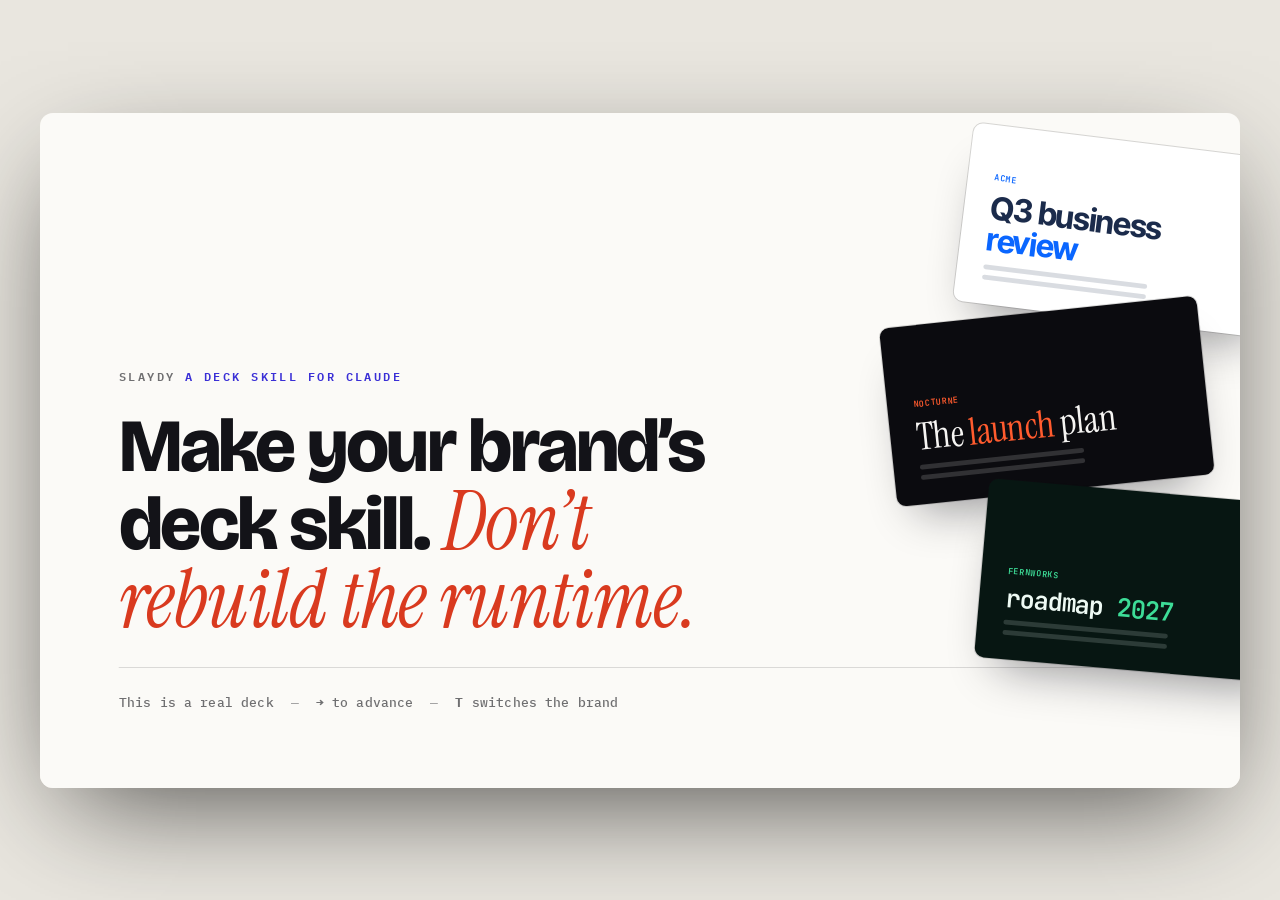
==== site/demo.html @ 26384963 "Landing page with a live demo deck, a changelog page, and a Pages deploy site/index.html is the land" ====
<!doctype html>
<html lang="en">
<head>
<meta charset="utf-8">
<meta name="viewport" content="width=device-width, initial-scale=1">
<title>slaydy</title>
<meta name="slaydy-brief" content="occasion=landing page demo; audience=skill authors and design-system owners; minutes=5; tone=plain, confident; tier=bespoke">
<link rel="preconnect" href="https://fonts.googleapis.com">
<link rel="preconnect" href="https://fonts.gstatic.com" crossorigin>
<link href="https://fonts.googleapis.com/css2?family=Inter+Tight:wght@400;500;600;700&family=Inter:wght@400;500;600&family=Instrument+Serif:ital@0;1&family=JetBrains+Mono:wght@400;500;600&family=Bricolage+Grotesque:opsz,wght@12..96,400;12..96,600;12..96,800&family=IBM+Plex+Sans:wght@400;500;600&family=IBM+Plex+Mono:wght@400;500&display=swap" rel="stylesheet">
<link rel="stylesheet" href="../runtime.css">
<link rel="stylesheet" href="themes/slaydy.css" id="theme">
<script data-deck>
  /* framed on the landing page: fill the frame edge to edge, the page draws the card */
  if (self !== top) document.documentElement.classList.add("embed");

  /* live slide: each control writes a token on :root, so every slide follows */
  document.addEventListener("DOMContentLoaded", () => {
    const box = document.querySelector('[data-custom="playground"]');
    if (!box) return;
    const root = document.documentElement;
    const fgFor = hex => {   // readable text on the picked accent
      const [r, g, b] = [1, 3, 5].map(i => parseInt(hex.slice(i, i + 2), 16) / 255);
      return .2126 * r + .7152 * g + .0722 * b > .5 ? "#131318" : "#fbfaf7";
    };
    const press = (sel, on) => box.querySelectorAll(sel).forEach(b => b.setAttribute("aria-pressed", String(b === on)));
    box.addEventListener("click", e => {
      const b = e.target.closest("button");
      if (!b) return;
      if (b.dataset.accent) {
        root.style.setProperty("--accent", b.dataset.accent);
        root.style.setProperty("--accent-fg", fgFor(b.dataset.accent));
        press(".sw", b);
      } else if (b.dataset.face) {
        root.style.setProperty("--font-display", b.dataset.face);
        root.dataset.liveFace = b.dataset.kind || "";
        press(".face", b);
      } else {
        ["--accent", "--accent-fg", "--font-display"].forEach(t => root.style.removeProperty(t));
        delete root.dataset.liveFace;
        press(".sw, .face", null);
      }
      b.blur();   // hand the arrow keys back to the deck
    });
  });
</script>
<style data-deck>
  html.embed { --deck-pad: 1; --slide-radius: 0px; }
  html.embed .deck { box-shadow: none; }
  html.embed, html.embed body { background: var(--bg); }

  /* live slide: controls that rewrite the theme tokens for the whole deck */
  [data-style="live"] { justify-content: center; }
  [data-style="live"] .live { display: grid; grid-template-columns: 1.15fr 1fr; gap: 56px; align-items: center; }
  [data-style="live"] .lead { max-width: 30ch; }
  [data-custom="playground"] { margin: 34px 0 0; display: grid; gap: 22px; }
  [data-custom="playground"] .row { display: grid; gap: 10px; }
  [data-custom="playground"] .lbl { font: 500 12px/1 var(--font-mono); letter-spacing: .08em; text-transform: uppercase; color: var(--muted); }
  [data-custom="playground"] .opts { display: flex; flex-wrap: wrap; gap: 10px; align-items: center; }
  [data-custom="playground"] button { font: inherit; color: var(--fg); cursor: pointer; background: none; border: 0; padding: 0; }
  [data-custom="playground"] .sw { width: 44px; height: 44px; border-radius: 50%; background: var(--c); box-shadow: 0 0 0 1px var(--faint); transition: transform .15s ease; }
  [data-custom="playground"] .sw:hover { transform: scale(1.08); }
  [data-custom="playground"] .sw[aria-pressed="true"] { box-shadow: 0 0 0 3px var(--bg), 0 0 0 5px var(--fg); }
  [data-custom="playground"] .face { font-size: 22px; line-height: 1; padding: 11px 16px 12px; border-radius: 99px; box-shadow: inset 0 0 0 1px var(--faint); }
  [data-custom="playground"] .face[aria-pressed="true"] { background: var(--fg); color: var(--bg); box-shadow: none; }
  [data-custom="playground"] .reset { font: 500 13px/1 var(--font-mono); color: var(--muted); text-decoration: underline; text-underline-offset: 3px; justify-self: start; }
  [data-style="live"] .swatch {
    aspect-ratio: 4 / 3; border-radius: 14px; padding: 30px 32px; display: flex; flex-direction: column; justify-content: space-between;
    background: var(--accent); color: var(--accent-fg); transition: background .25s ease, color .25s ease;
  }
  [data-style="live"] .swatch p { margin: 0; font: 500 12px/1 var(--font-mono); letter-spacing: .08em; text-transform: uppercase; opacity: .8; }
  [data-style="live"] .swatch span { font: 800 132px/.8 var(--font-display); letter-spacing: -.05em; }
  /* Instrument Serif ships one weight: titles drop to it instead of faking bold */
  html[data-live-face="serif"] :is(.display, .h1, .h2, .h3), html[data-live-face="serif"] [data-style="live"] .swatch span { font-weight: 400; letter-spacing: -.02em; }

  /* cover: the same slide in three other brands, fanned off the right edge */
  [data-style="cover"] .display { font-size: 80px; max-width: 15ch; }
  [data-custom="brands"] { position: absolute; inset: 0; margin: 0; pointer-events: none; }
  [data-custom="brands"] .mini {
    position: absolute; width: 340px; aspect-ratio: 16 / 9; padding: 26px 28px;
    display: flex; flex-direction: column; justify-content: flex-end; gap: 10px;
    border-radius: 10px; background: var(--b); color: var(--f);
    box-shadow: 0 0 0 1px color-mix(in oklab, var(--fg) 16%, transparent), 0 30px 50px -24px rgba(10, 10, 20, .45);
  }
  [data-custom="brands"] .mini b { font: 600 9px/1 "JetBrains Mono", monospace; letter-spacing: .12em; text-transform: uppercase; color: var(--a); }
  [data-custom="brands"] .mini span { font-size: 34px; line-height: 1; letter-spacing: -.03em; }
  [data-custom="brands"] .mini em { font-style: inherit; color: var(--a); }
  [data-custom="brands"] .mini i { display: block; height: 5px; width: 62%; border-radius: 3px; background: currentColor; opacity: .16; box-shadow: 0 11px 0 currentColor; margin-bottom: 11px; }
  [data-custom="brands"] .m1 { top: 30px;  right: -44px; rotate: 7deg;  --b: #ffffff; --f: #1b2b4b; --a: #0a66ff; }
  [data-custom="brands"] .m2 { top: 212px; right: 36px;  rotate: -6deg; --b: #0b0b0f; --f: #f6f5f3; --a: #ff5b2e; }
  [data-custom="brands"] .m3 { top: 404px; right: -64px; rotate: 5deg;  --b: #071612; --f: #eefaf4; --a: #3ddc97; }
  [data-custom="brands"] .m1 span { font-family: "Inter Tight", sans-serif; font-weight: 700; }
  [data-custom="brands"] .m2 span { font-family: "Instrument Serif", serif; font-weight: 400; font-size: 40px; letter-spacing: -.015em; }
  [data-custom="brands"] .m3 span { font-family: "JetBrains Mono", monospace; font-weight: 600; font-size: 27px; letter-spacing: -.04em; }

  /* the stock theme has no section override: orange emphasis on an orange divider vanishes */
  .slide--section .display strong { color: inherit; }
</style>
</head>
<body data-deck-label="slaydy" data-themes="slaydy midnight">
  <!-- icons this deck uses, embedded from ../icons/ (LAYOUTS.md "Icons") -->
  <svg width="0" height="0" style="position:absolute" aria-hidden="true">
    <symbol id="i-check" viewBox="0 0 24 24"><path d="M5 12l5 5L20 7"/></symbol>
    <symbol id="i-x" viewBox="0 0 24 24"><path d="M6 6l12 12M18 6L6 18"/></symbol>
    <symbol id="i-message-circle" viewBox="0 0 24 24"><path d="M7.9 20A9 9 0 1 0 4 16.1L2 22z"/></symbol>
    <symbol id="i-refresh" viewBox="0 0 24 24"><path d="M20 8A8 8 0 0 0 5.5 6.5L4 8"/><path d="M4 4v4h4"/><path d="M4 16a8 8 0 0 0 14.5 1.5L20 16"/><path d="M20 20v-4h-4"/></symbol>
    <symbol id="i-eye" viewBox="0 0 24 24"><path d="M2.5 12S6 5.5 12 5.5 21.5 12 21.5 12 18 18.5 12 18.5 2.5 12 2.5 12z"/><circle cx="12" cy="12" r="3"/></symbol>
    <symbol id="i-file-text" viewBox="0 0 24 24"><path d="M14 3H7a2 2 0 0 0-2 2v14a2 2 0 0 0 2 2h10a2 2 0 0 0 2-2V8z"/><path d="M14 3v5h5M9 13h6M9 17h4"/></symbol>
    <symbol id="i-box" viewBox="0 0 24 24"><path d="M21 8l-9-5-9 5v8l9 5 9-5z"/><path d="M3 8l9 5 9-5M12 13v8"/></symbol>
    <symbol id="i-layers" viewBox="0 0 24 24"><path d="M12 3l9 5-9 5-9-5z"/><path d="M3 12.5l9 5 9-5"/><path d="M3 17l9 5 9-5"/></symbol>
    <symbol id="i-zap" viewBox="0 0 24 24"><path d="M13 2L4 14h6l-1 8 9-12h-6l1-8z"/></symbol>
    <symbol id="i-sparkles" viewBox="0 0 24 24"><path d="M12 3l1.8 5.2L19 10l-5.2 1.8L12 17l-1.8-5.2L5 10l5.2-1.8z"/><path d="M19 16l.7 2 2 .7-2 .7-.7 2-.7-2-2-.7 2-.7z"/></symbol>
  </svg>
<div class="stage">
<div class="deck">

  <!-- 01 title -->
  <section class="slide slide--title" data-bare data-style="cover" data-title="Cover">
    <figure data-custom="brands" aria-hidden="true">
      <div class="mini m1"><b>Acme</b><span>Q3 business <em>review</em></span><i></i></div>
      <div class="mini m2"><b>Nocturne</b><span>The <em>launch</em> plan</span><i></i></div>
      <div class="mini m3"><b>Fernworks</b><span>roadmap <em>2027</em></span><i></i></div>
    </figure>
    <p class="eyebrow"><b>slaydy</b> A deck skill for Claude</p>
    <h1 class="display">Make your brand’s deck skill. <strong>Don’t rebuild the runtime.</strong></h1>
    <div class="meta">
      <span>This is a real deck</span>
      <span><b>→</b> to advance</span>
      <span><b>T</b> switches the brand</span>
    </div>
    <aside class="notes">
      <p>Say up front that the deck on screen is the product. It is one HTML file Claude wrote, and everything you are about to see is editable. Invite them to press T at the end of the first minute, not now.</p>
    </aside>
  </section>

  <!-- 02 statement -->
  <section class="slide slide--statement" data-title="The problem">
    <p class="eyebrow">The problem</p>
    <h2 class="display">A generated deck nobody can touch is <strong>dead on arrival.</strong></h2>
    <p class="lead">Slides you can't fix in place get thrown away and regenerated.</p>
    <aside class="notes">
      <p>Everyone in the room has been handed a one-shot deck with a typo on slide four. Pause on that. The rest of the talk is about what happens when the file stays editable.</p>
    </aside>
  </section>

  <!-- 03 compare -->
  <section class="slide slide--compare" data-title="Today versus slaydy">
    <div class="stack stack--sm">
      <p class="eyebrow">The difference</p>
      <h2 class="h1">Editable beats <strong>regenerated.</strong></h2>
    </div>
    <div class="compare">
      <article class="col">
        <svg class="glyph"><use href="#i-x"/></svg>
        <h3 class="h3">Generated slides today</h3>
        <ul>
          <li>A picture of slides, or a one-shot file.</li>
          <li>Every fix means regenerating the deck.</li>
          <li>Your hand edits get thrown away.</li>
          <li>The brand drifts from deck to deck.</li>
        </ul>
      </article>
      <article class="col col--accent">
        <svg class="glyph"><use href="#i-check"/></svg>
        <h3 class="h3">With slaydy</h3>
        <ul>
          <li>One HTML file that opens anywhere.</li>
          <li>Fix it by hand, right in the browser.</li>
          <li>Claude revises the same file in place.</li>
          <li>The brand lives in one theme file.</li>
        </ul>
      </article>
    </div>
    <aside class="notes">
      <p>Left is the experience people already know. Right is the same deck with the loop closed: you edit, Claude edits, nobody starts over. Keep the brand line for later, the demo makes it better than words.</p>
    </aside>
  </section>

  <!-- 04 bullets -->
  <section class="slide slide--bullets" data-title="Edit mode">
    <div class="stack stack--sm">
      <p class="eyebrow">Edit mode</p>
      <h2 class="h1">Press <strong>E</strong> and fix it yourself.</h2>
    </div>
    <ul>
      <li>Click any text and rewrite it. Try it on this headline.</li>
      <li>Paste an image, drag it into place, resize it from the corners.</li>
      <li>Add, duplicate and reorder slides.</li>
      <li>⌘Z undoes all of it, slide operations included.</li>
      <li>Save back into the deck's own folder, and it autosaves.</li>
    </ul>
    <aside class="notes">
      <p>Stop talking and press E. Rewrite the headline live, then undo it with ⌘Z so they see nothing is risky. Saving writes into the deck's folder, which is what Claude reads on the next pass.</p>
    </aside>
  </section>

  <!-- 05 cards -->
  <section class="slide slide--cards" data-title="Ask Claude">
    <div class="stack stack--sm">
      <p class="eyebrow">Revise with Claude</p>
      <h2 class="h1">Or <strong>ask Claude.</strong></h2>
    </div>
    <div class="cards" data-reveal>
      <article class="card">
        <svg class="glyph"><use href="#i-message-circle"/></svg>
        <h3 class="h3">Leave a note</h3>
        <p class="body">Use Request change in edit mode. The note stays on the slide until Claude reads it.</p>
      </article>
      <article class="card">
        <svg class="glyph"><use href="#i-sparkles"/></svg>
        <h3 class="h3">Say what to do</h3>
        <p class="body">Tell Claude to apply your notes. It finds every note in the deck and works through them.</p>
      </article>
      <article class="card">
        <svg class="glyph"><use href="#i-refresh"/></svg>
        <h3 class="h3">Edited in place</h3>
        <p class="body">Claude edits the same file, so the fixes you made by hand stay fixed.</p>
      </article>
    </div>
    <aside class="notes">
      <p>Step through the three cards one keypress at a time. The point of the last card is trust: Claude never regenerates a deck that carries hand edits.</p>
    </aside>
  </section>

  <!-- 06 section -->
  <section class="slide slide--section" data-bare data-transition="wipe" data-title="Press T">
    <p class="index">01</p>
    <p class="eyebrow">Same deck, another brand</p>
    <h2 class="display">Now press <strong>T.</strong></h2>
    <aside class="notes">
      <p>This is the pivot. Press T and let the room watch the type, the colour and the emphasis change while the words stay put. Press it again to come back. Say nothing for a few seconds.</p>
    </aside>
  </section>

  <!-- 07 code -->
  <section class="slide slide--code" data-title="A brand starts at nine tokens">
    <div class="stack stack--sm">
      <p class="eyebrow">The theme file</p>
      <h2 class="h1">A brand starts at <strong>nine tokens.</strong></h2>
    </div>
    <pre data-lang="css" data-label="themes/slaydy.css">:root {
  --app-bg: #e9e6df;
  --bg: #fbfaf7;
  --fg: #131318;
  --muted: rgba(19, 19, 24, .6);
  --faint: rgba(19, 19, 24, .14);
  --surface: #f2efe8;
  --accent: #3a2fd6;
  --accent-2: #d93a1f;
  --accent-fg: #fbfaf7;
}</pre>
    <aside class="notes">
      <p>This is the file that was just on screen. Colours are tokens, and fonts and the emphasis style sit below them in a few commented lines. Midnight, the other theme in the switcher, is the stock one with nothing added.</p>
    </aside>
  </section>

  <!-- live: a slide a .pptx cannot be -->
  <section class="slide slide--blank" data-style="live" data-title="Live slide">
    <div class="live">
      <div>
        <div class="stack stack--sm">
          <p class="eyebrow">This slide is live</p>
          <h2 class="h1">Go on, <strong>change them.</strong></h2>
        </div>
        <figure data-custom="playground">
          <div class="row">
            <span class="lbl">Accent</span>
            <div class="opts">
              <button type="button" class="sw" style="--c:#3a2fd6" data-accent="#3a2fd6" aria-label="Indigo" aria-pressed="false"></button>
              <button type="button" class="sw" style="--c:#ff5b2e" data-accent="#ff5b2e" aria-label="Orange" aria-pressed="false"></button>
              <button type="button" class="sw" style="--c:#0f9d6b" data-accent="#0f9d6b" aria-label="Green" aria-pressed="false"></button>
              <button type="button" class="sw" style="--c:#e0338a" data-accent="#e0338a" aria-label="Pink" aria-pressed="false"></button>
              <button type="button" class="sw" style="--c:#f5b700" data-accent="#f5b700" aria-label="Yellow" aria-pressed="false"></button>
            </div>
          </div>
          <div class="row">
            <span class="lbl">Headline face</span>
            <div class="opts">
              <button type="button" class="face" style="font-family:'Bricolage Grotesque',sans-serif;font-weight:800" data-face='"Bricolage Grotesque", sans-serif' aria-pressed="false">Grotesk</button>
              <button type="button" class="face" style="font-family:'Inter Tight',sans-serif;font-weight:600" data-face='"Inter Tight", sans-serif' aria-pressed="false">Neutral</button>
              <button type="button" class="face" style="font-family:'Instrument Serif',serif" data-face='"Instrument Serif", serif' data-kind="serif" aria-pressed="false">Serif</button>
            </div>
          </div>
          <button type="button" class="reset">Reset to the theme</button>
        </figure>
      </div>
      <div class="swatch" aria-hidden="true">
        <p>Every slide follows</p>
        <span>Aa</span>
      </div>
    </div>
    <aside class="notes">
      <p>This is the part a .pptx cannot do. A deck is a web page, so a slide can hold working controls. Each button writes a theme token, and every slide in the deck follows. Pick a colour and a face, then flip back through what you have already seen.</p>
    </aside>
  </section>

  <!-- beyond tokens -->
  <section class="slide slide--bullets" data-title="Beyond tokens">
    <div class="stack stack--sm">
      <p class="eyebrow">When tokens are not enough</p>
      <h2 class="h1">Tokens are the floor, <strong>not the ceiling.</strong></h2>
    </div>
    <ul>
      <li>Tokens set colours, typefaces, radius and the wash. Most brands stop here.</li>
      <li>A theme is a full stylesheet. This deck’s serif emphasis is six lines of it.</li>
      <li>Add your own layouts, and Claude generates and revises them like the stock ones.</li>
      <li>Scripts hook into the runtime for graphics and behaviour, like the last slide.</li>
      <li>A voice file tells Claude how the brand writes and what it never uses.</li>
    </ul>
    <aside class="notes">
      <p>Answer the worry that a token theme means a plain deck. The layers are tokens, theme CSS, custom layouts, custom scripts and the voice file. All of them live in the fork, and no runtime update touches them.</p>
    </aside>
  </section>

  <!-- 08 timeline -->
  <section class="slide slide--timeline" data-title="Brand setup">
    <div class="stack stack--sm">
      <p class="eyebrow">Brand setup</p>
      <h2 class="h1">Your brand is <strong>one prompt.</strong></h2>
    </div>
    <div class="timeline">
      <div class="step">
        <p class="caption">Ask</p>
        <h3 class="h3">One sentence</h3>
        <p class="body">Set up slaydy for Acme from acme.com.</p>
      </div>
      <div class="step">
        <p class="caption">Review</p>
        <h3 class="h3">Check the draft</h3>
        <p class="body">Colours, type and voice come back first.</p>
      </div>
      <div class="step">
        <p class="caption">Install</p>
        <h3 class="h3">Claude builds it</h3>
        <p class="body">It builds acme-decks and installs it.</p>
      </div>
      <div class="step">
        <p class="caption">Use</p>
        <h3 class="h3">Ask for a deck</h3>
        <p class="body">Make me a deck. It comes out in Acme.</p>
      </div>
    </div>
    <aside class="notes">
      <p>The input can be a website, a brand PDF or a logo. Stress the review step: nothing is written until the tokens and voice rules have been shown and approved. The install itself waits for a yes.</p>
    </aside>
  </section>

  <!-- 09 stats -->
  <section class="slide slide--stats" data-transition="zoom" data-title="Small on purpose">
    <div class="stack stack--sm">
      <p class="eyebrow">The footprint</p>
      <h2 class="h1">A small core <strong>you can extend.</strong></h2>
    </div>
    <div class="stats">
      <div class="stat">
        <p class="stat__num" data-animate="count">22</p>
        <p class="body">layouts in the contract, plus any you add.</p>
      </div>
      <div class="stat">
        <p class="stat__num" data-animate="count">9</p>
        <p class="body">tokens to start a brand.</p>
      </div>
      <div class="stat">
        <p class="stat__num" data-animate="count">1</p>
        <p class="body">HTML file per deck.</p>
      </div>
    </div>
    <aside class="notes">
      <p>The contract is small enough for Claude to follow exactly, which is why the output is predictable. Claude only writes slide markup. It never writes CSS or JS, so a runtime update cannot break an existing deck.</p>
    </aside>
  </section>

  <!-- 10 bento -->
  <section class="slide slide--bento" data-title="Output">
    <div class="stack stack--sm">
      <p class="eyebrow">Output</p>
      <h2 class="h1">Out <strong>the door.</strong></h2>
    </div>
    <div class="bento">
      <article class="cell cell--wide">
        <svg class="glyph"><use href="#i-eye"/></svg>
        <h3 class="h3">S presenter view</h3>
        <p class="body">Your speaker notes, the next slide and a clock, in a second window.</p>
      </article>
      <article class="cell">
        <svg class="glyph"><use href="#i-file-text"/></svg>
        <h3 class="h3">P PDF</h3>
        <p class="body">Real, selectable text.</p>
      </article>
      <article class="cell">
        <svg class="glyph"><use href="#i-box"/></svg>
        <h3 class="h3">D one file</h3>
        <p class="body">Self-contained, to send as is.</p>
      </article>
      <article class="cell">
        <svg class="glyph"><use href="#i-zap"/></svg>
        <h3 class="h3">C PNG</h3>
        <p class="body">Copy the current slide as an image.</p>
      </article>
      <article class="cell cell--accent">
        <svg class="glyph"><use href="#i-layers"/></svg>
        <h3 class="h3">O overview</h3>
        <p class="body">Every slide at a glance.</p>
      </article>
    </div>
    <aside class="notes">
      <p>Each tile is a single key. Press S, then C, while you talk. The one-file export is what you attach to an email, and the PDF keeps text selectable instead of flattening it to pictures.</p>
    </aside>
  </section>

  <!-- 11 table -->
  <section class="slide slide--table" data-title="Updates">
    <div class="stack stack--sm">
      <p class="eyebrow">Staying current</p>
      <h2 class="h1">Updates are <strong>one prompt,</strong> never a merge.</h2>
    </div>
    <table data-key="3">
      <thead><tr><th>File</th><th>slaydy maintains</th><th>You maintain</th></tr></thead>
      <tbody>
        <tr><td>Engine</td><td>runtime.js, runtime.css</td><td>—</td></tr>
        <tr><td>Instructions</td><td>SKILL.md, LAYOUTS.md</td><td>SKILL.fork.md</td></tr>
        <tr><td>Brand</td><td>—</td><td>themes/acme.css</td></tr>
        <tr><td>Voice</td><td>—</td><td>themes/acme.md</td></tr>
        <tr><td>Assets</td><td>—</td><td>Fonts and images</td></tr>
        <tr><td>On update</td><td>Replaced every time</td><td>Never touched</td></tr>
      </tbody>
    </table>
    <aside class="notes">
      <p>Every file is wholly slaydy's or wholly yours, so an update is a copy and never a merge. A script shows what changed since your last update and skips anything you edited. That is the answer to the question about keeping a brand through upgrades.</p>
    </aside>
  </section>

  <!-- 12 end -->
  <section class="slide slide--end" data-bare data-title="Get started">
    <p class="eyebrow">Get started</p>
    <h2 class="display">Put your brand on it <strong>by Friday.</strong></h2>
    <p class="lead">github.com/klarasch/slaydy</p>
    <aside class="notes">
      <p>Close on the ask: one prompt to train a brand. Leave the address on screen and take questions with the deck still open, so anyone can press E and poke at it.</p>
    </aside>
  </section>

</div>
</div>
<script src="../runtime.js"></script>
</body>
</html>
---- runtime.css ----
/* =========================================================================
   slaydy — runtime.css
   Fixed asset. Never regenerated per-deck. Themes override tokens only.

   UPSTREAM-OWNED. Every update replaces this file whole, and an edit here
   is skipped by take-update.sh from then on (UPDATING.md §1). Restyle from
   your theme or custom.css instead — they load after this file and win at
   equal specificity — and prefer the tokens (--slide-bg, --section-fg,
   --wash-base, --deck-pad, --sep, --marker-*, --code-*) to selector
   overrides. A rule you cannot reach that way is a gap to report upstream.
   ========================================================================= */

/* ---------- defaults (themes override) ---------- */
:root {
  --slide-w: 1280px;
  --slide-h: 720px;
  --pad: 84px;
  --slide-radius: 14px;
  --deck-pad: 0.94;   /* windowed inset around the deck card; 1 = edge-to-edge (fullscreen forces 1) */

  --font-display: "Inter Tight", "Inter", system-ui, sans-serif;
  --font-body: "Inter", system-ui, sans-serif;
  --font-serif: "Instrument Serif", Georgia, serif;
  --font-mono: "JetBrains Mono", ui-monospace, monospace;

  --ease: cubic-bezier(0.2, 0.8, 0.2, 1);
  --tx-dur: 450ms;

  /* fallback theme tokens */
  --app-bg: #08080a;
  --bg: #0b0b0f;
  --fg: #f5f4f2;
  --muted: rgba(245, 244, 242, 0.56);
  --faint: rgba(245, 244, 242, 0.13);
  --surface: #15151c;
  --accent: #ff5b2e;
  --accent-2: #7c5cff;
  --accent-fg: #ffffff;

  /* divider drawn between meta items — an em dash, never a middle dot.
     Override in a theme, per deck via <body data-sep>, or with data-sep-text. */
  --sep: "\2014";

  /* code tokens — derived, so a theme only overrides one if it wants to */
  --code-kw: var(--accent);
  --code-str: color-mix(in oklab, var(--accent-2) 78%, var(--fg));
  --code-num: var(--accent-2);
  --code-lit: var(--accent-2);
  --code-key: color-mix(in oklab, var(--accent) 55%, var(--fg));
  --code-fn: color-mix(in oklab, var(--fg) 82%, var(--accent-2));
  --code-attr: color-mix(in oklab, var(--accent) 45%, var(--fg));
  --code-com: color-mix(in oklab, var(--muted) 80%, transparent);
  --code-punc: color-mix(in oklab, var(--fg) 52%, transparent);
}

* { box-sizing: border-box; }
html, body { height: 100%; margin: 0; }

body {
  background: var(--app-bg);
  color: var(--fg);
  font-family: var(--font-body);
  overflow: hidden;
  -webkit-font-smoothing: antialiased;
  text-rendering: optimizeLegibility;
}

/* ---------- stage / scaling ---------- */
.stage {
  position: fixed;
  inset: 0;
  display: grid;
  place-items: center;
}

.deck {
  /* absolute positioning: a grid track would size to 1280px and push the centre off-screen
     on narrow / portrait viewports. fit() computes --deck-x/--deck-y as whole pixels (the
     notes-drawer gutter folded in) and snaps --scale so both scaled dimensions are integers —
     a fractional transform puts every glyph off the device pixel grid and visibly softens
     text on large displays. Integer translate must come BEFORE scale, from origin 0 0. */
  position: absolute;
  left: 0;
  top: 0;
  width: var(--slide-w);
  height: var(--slide-h);
  transform: translate(var(--deck-x, 0px), var(--deck-y, 0px)) scale(var(--scale, 1));
  transform-origin: 0 0;
  border-radius: var(--slide-radius);
  box-shadow: 0 40px 120px -30px rgba(0, 0, 0, 0.7);
}

/* presenting: edge-to-edge, no card, black surround regardless of theme */
html:fullscreen { --slide-radius: 0; background: #000; }
html:fullscreen body { background: #000; }
html:fullscreen .deck { box-shadow: none; }

.slide {
  position: absolute;
  inset: 0;
  padding: var(--pad);
  /* --slide-bg lets a theme compose a per-slide surface (gradient, panel)
     without re-declaring this rule */
  background: var(--slide-bg, var(--bg));
  color: var(--fg);
  border-radius: var(--slide-radius);
  overflow: hidden;
  display: flex;
  flex-direction: column;
  opacity: 0;
  visibility: hidden;
  /* establishes a stacking context so .slide__wash (z-index: -1) stays behind
     this slide's own content without falling behind the slide's *background*
     or bleeding under a sibling slide */
  isolation: isolate;
}

.slide.is-active { opacity: 1; visibility: visible; transform: none; z-index: 2; }
/* the leaving slide sits ON TOP of the entering one and fades out alone —
   see the transitions block for why (single-sided fade, no background blink) */
.slide.is-leaving { visibility: visible; z-index: 3; }

/* Before the runtime boots — and wherever scripts never run (Quick Look,
   preview panes) — show the title slide, fitted to the viewport, so a
   shared file previews as its cover rather than a blank page. Quick Look
   imposes its own canvas aspect, so paint the whole page in the slide's
   background and drop the card corners/shadow: any crop reads as a
   full-bleed cover instead of a small card on a tall document. */
body:not(.is-ready) { background: var(--bg); }
body:not(.is-ready) .deck .slide:first-child { opacity: 1; visibility: visible; border-radius: 0; }
body:not(.is-ready) .deck {
  left: 50%; top: 50%;
  transform: translate(-50%, -50%) scale(min(100vw / 1280px, 100vh / 720px));
  transform-origin: center center;
  border-radius: 0; box-shadow: none;
}

/* loading cover. Where scripts run, hold the page behind a plain cover with a
   thin progress bar until the runtime adds html.is-loaded (theme, fonts and
   extensions settled), so a brand never shows as the default theme first.
   (scripting: enabled) keeps it out of Quick Look and preview panes, which
   keep the cover-slide preview above. If the runtime itself never runs, the
   cover lifts on its own after 6s rather than hiding the deck for good. */
@media screen and (scripting: enabled) {
  html::before {
    content: ""; position: fixed; inset: 0; z-index: 1000;
    background: var(--bg); pointer-events: none;
    transition: opacity .2s linear;
  }
  html.is-loaded::before { opacity: 0; }
  html:not(.is-loaded)::before { animation: cover-lift 0s linear 6s forwards; }
  html:not(.is-loaded)::after {
    content: ""; position: fixed; left: 50%; top: 50%; z-index: 1001;
    width: min(220px, 40vw); height: 3px; margin: -1px 0 0 calc(min(220px, 40vw) / -2);
    border-radius: 3px; pointer-events: none; opacity: 0;
    background: linear-gradient(var(--accent), var(--accent)) no-repeat -60% 0 / 40% 100%, var(--faint);
    /* a fast load never shows the bar; only a slow one does */
    animation: cover-bar 1.1s var(--ease) .25s infinite, cover-in .2s linear .25s forwards, cover-lift 0s linear 6s forwards;
  }
}
@keyframes cover-bar { from { background-position: -60% 0, 0 0; } to { background-position: 160% 0, 0 0; } }
@keyframes cover-in { to { opacity: 1; } }
@keyframes cover-lift { to { opacity: 0; visibility: hidden; } }
@media (prefers-reduced-motion: reduce) {
  html:not(.is-loaded)::after { background: var(--accent); animation: cover-in .2s linear .25s forwards, cover-lift 0s linear 6s forwards; }
}

/* subtle entrance stagger — "rise" transition only */
@keyframes rise {
  from { opacity: 0; transform: translateY(14px); }
  to   { opacity: 1; transform: none; }
}
body:not(.is-editing):not(.is-overview) .slide[data-tx="rise"].is-active > *:not(.slide__chrome):not(.slide__wash) {
  animation: rise .5s var(--ease) backwards;
}
.slide.is-active > *:nth-child(2) { animation-delay: .06s; }
.slide.is-active > *:nth-child(3) { animation-delay: .12s; }
.slide.is-active > *:nth-child(4) { animation-delay: .18s; }
.slide.is-active > *:nth-child(5) { animation-delay: .24s; }

/* =========================================================================
   Slide transitions — data-transition on <body> (deck default) or a
   <section> (per-slide override). Computed effective value lands on
   [data-tx] (derived, stripped on save). Direction follows body[data-dir].

   Motion is applied to slide CONTENT (direct children, minus chrome and
   wash), never to the slide box: a theme may paint imagery behind
   translucent slides, and a travelling box drags its background edge
   across the frame as a visible seam.

   Only ONE layer ever fades: the leaving slide sits on top (z-index 3)
   and fades out over the already fully-opaque entering slide. A symmetric
   cross-fade of two identical backgrounds dips to ~75% coverage at its
   midpoint and reads as a blink; fading one layer over an opaque twin is
   pixel-identical throughout, so between same-surface slides only the
   content appears to change. Wipe instead clips the leaving slide away
   (keyframes), revealing the entering slide beneath — same property, no fade.
   ========================================================================= */
/* fade: a pure dissolve — the old slide fades away over the new one */
.slide[data-tx="fade"].is-leaving { transition: opacity var(--tx-dur) var(--ease); opacity: 0; }

/* rise: entry motion is the child stagger animation above; leaving drifts up as it fades */
.slide[data-tx="rise"].is-leaving { transition: opacity var(--tx-dur) var(--ease); opacity: 0; }
.slide[data-tx="rise"].is-leaving > *:not(.slide__chrome):not(.slide__wash) {
  transition: transform var(--tx-dur) var(--ease); transform: translateY(-10px);
}

/* [data-step] is excluded: the reveal system owns opacity/transform on steps,
   and this rule's higher specificity would force unrevealed steps visible */
.slide[data-tx="zoom"].is-entering > *:not(.slide__chrome):not(.slide__wash):not([data-step]) { opacity: 0; transform: scale(.92); }
.slide[data-tx="zoom"].is-entering.is-active > *:not(.slide__chrome):not(.slide__wash):not([data-step]) {
  transition: opacity var(--tx-dur) var(--ease), transform var(--tx-dur) var(--ease);
  opacity: 1; transform: none;
}
.slide[data-tx="zoom"].is-leaving { transition: opacity var(--tx-dur) var(--ease); opacity: 0; }
.slide[data-tx="zoom"].is-leaving > *:not(.slide__chrome):not(.slide__wash) {
  transition: transform var(--tx-dur) var(--ease); transform: scale(1.06);
}

/* push: content travels a full slide width; the surfaces never move */
.slide[data-tx="push"].is-entering > *:not(.slide__chrome):not(.slide__wash) { transform: translateX(var(--slide-w)); }
body[data-dir="back"] .slide[data-tx="push"].is-entering > *:not(.slide__chrome):not(.slide__wash) { transform: translateX(calc(-1 * var(--slide-w))); }
.slide[data-tx="push"].is-entering.is-active > *:not(.slide__chrome):not(.slide__wash) {
  transition: transform var(--tx-dur) var(--ease); transform: none;
}
.slide[data-tx="push"].is-leaving { transition: opacity var(--tx-dur) var(--ease); opacity: 0; }
.slide[data-tx="push"].is-leaving > *:not(.slide__chrome):not(.slide__wash) {
  transition: transform var(--tx-dur) var(--ease); transform: translateX(calc(-1 * var(--slide-w)));
}
body[data-dir="back"] .slide[data-tx="push"].is-leaving > *:not(.slide__chrome):not(.slide__wash) { transform: translateX(var(--slide-w)); }

/* wipe: the leaving slide clips away (boundary travels right to left, new content on the right).
   The entering slide is never clipped and stays at z-index 2, directly above whatever the theme
   painted, so translucent slide backgrounds composite against the backdrop, not the old slide.
   A keyframes animation, not a transition: show() sets [data-tx] and adds .is-leaving in the
   same tick, so a clip-path transition would have no rendered from-state. opacity: 1 is kept
   because .is-leaving only restores visibility; the slide has just lost the .is-active that
   held opacity up. Thumbnails and print clear clip-path and animation (see those blocks). */
@keyframes wipe-out      { from { clip-path: inset(0 0 0 0); } to { clip-path: inset(0 100% 0 0); } }
@keyframes wipe-out-back { from { clip-path: inset(0 0 0 0); } to { clip-path: inset(0 0 0 100%); } }
.slide[data-tx="wipe"].is-leaving {
  opacity: 1;
  animation: wipe-out var(--tx-dur) var(--ease) both;
}
body[data-dir="back"] .slide[data-tx="wipe"].is-leaving { animation-name: wipe-out-back; }

/* =========================================================================
   Progressive reveal — data-reveal on a container marks its direct children
   as steps ([data-step], derived); a lone element becomes one step itself.

   --step-dim sets how an un-revealed step looks. 0 (default): hidden, and it rises 10px
   into place. A nonzero value (e.g. .28): the step sits dimmed at that opacity with no rise,
   so the audience still sees the shape of the list and that more is coming. A static contrast
   step survives projection and video compression better than a 10px rise. A theme sets it on
   :root or .slide, e.g. --step-dim: .28.
   ========================================================================= */
body:not(.is-editing):not(.is-overview) [data-step] {
  opacity: var(--step-dim, 0);
  transform: translateY(calc(10px * (1 - min(1, var(--step-dim, 0) * 1000))));
  transition: opacity .3s var(--ease), transform .3s var(--ease);
}
body:not(.is-editing):not(.is-overview) [data-step].is-revealed { opacity: 1; transform: none; }

/* =========================================================================
   Content animations
   ========================================================================= */
@keyframes kenburns { from { transform: scale(1); } to { transform: scale(1.08); } }
body:not(.is-editing):not(.is-overview) .slide.is-active figure[data-kenburns] img {
  animation: kenburns 10s linear forwards;
  transform-origin: center center;
}

@media (prefers-reduced-motion: reduce) {
  [data-step] { transition: none !important; }
  figure[data-kenburns] img { animation: none !important; }
}

/* atmospheric wash — one hairline of polish, purely decorative.
   z-index: -1 keeps it below in-flow content (headings, eyebrow) that has no
   z-index of its own — see .slide's `isolation: isolate`, which is what keeps
   this from falling behind the slide's own background instead.
   --wash is a plain custom property, not a selector override: a theme sets
   it directly (and its print counterpart, --wash-print, below) instead of
   fighting this rule's specificity. Fallback here is the stock two-radial
   screen wash, unchanged from before this was made themeable. */
.slide__wash {
  position: absolute;
  inset: 0;
  z-index: -1;
  pointer-events: none;
  background: var(--wash,
    radial-gradient(90% 70% at 88% -12%, color-mix(in oklab, var(--accent) 22%, transparent), transparent 62%),
    radial-gradient(70% 60% at -8% 108%, color-mix(in oklab, var(--accent-2) 18%, transparent), transparent 60%));
  opacity: var(--wash-opacity, 1);
}

/* per-slide footer, injected by runtime, not part of source markup */
.slide__chrome {
  position: absolute;
  left: var(--pad);
  right: var(--pad);
  bottom: 34px;
  display: flex;
  align-items: center;
  justify-content: space-between;
  font: 500 12px/1 var(--font-mono);
  letter-spacing: .06em;
  color: var(--muted);
  pointer-events: none;
}
.slide[data-bare] .slide__chrome { display: none; }

/* =========================================================================
   Typography primitives
   ========================================================================= */
.eyebrow {
  font: 600 13px/1 var(--font-mono);
  letter-spacing: .16em;
  text-transform: uppercase;
  color: var(--accent);
  margin: 0;
}
/* the divided form: wrap the number/tag in <b> — it goes neutral while the
   text keeps the accent. No middle-dot separators; the color shift is the division. */
.eyebrow b { color: var(--muted); font-weight: inherit; margin-inline-end: .45em; }
.eyebrow b:last-child { margin-inline-end: 0; margin-inline-start: .45em; }
.eyebrow b:only-child { margin-inline: 0; }

/* content icons — <svg class="glyph"><use href="#i-name"/></svg>, referencing
   symbols the deck embeds (LAYOUTS.md "Icons"). The icons/ folder ships
   24×24 stroke sources; this rule is the single place their rendering
   contract lives, so a brand swapping in filled icons adjusts it here. */
.glyph {
  width: 26px; height: 26px; flex: none;
  fill: none; stroke: currentColor; stroke-width: 2;
  stroke-linecap: round; stroke-linejoin: round;
  color: var(--accent);
}
.slide--bento .cell .glyph { width: 22px; height: 22px; }
.slide--bento .cell--accent .glyph { color: var(--accent-fg); }
.slide--stats .stat .glyph { width: 24px; height: 24px; }
.slide--compare .col .glyph { width: 22px; height: 22px; }
/* bullets: a glyph in the marker column replaces that item's counter/dot */
.slide--bullets li > .glyph {
  position: absolute; left: 0; top: 6px;
  width: 21px; height: 21px;
}
.slide--bullets li:has(> .glyph)::before { content: none; }
.display {
  font-family: var(--font-display);
  font-size: 92px;
  line-height: .96;
  letter-spacing: -.035em;
  font-weight: 600;
  margin: 0;
  text-wrap: balance;
}
.h1 {
  font-family: var(--font-display);
  font-size: 62px;
  line-height: 1.02;
  letter-spacing: -.03em;
  font-weight: 600;
  margin: 0;
  text-wrap: balance;
}
.h2 {
  font-family: var(--font-display);
  font-size: 40px;
  line-height: 1.1;
  letter-spacing: -.02em;
  font-weight: 600;
  margin: 0;
}
.h3 {
  font-family: var(--font-display);
  font-size: 24px;
  line-height: 1.2;
  letter-spacing: -.01em;
  font-weight: 600;
  margin: 0;
}
.lead {
  font-size: 25px;
  line-height: 1.45;
  letter-spacing: -.011em;
  color: var(--muted);
  margin: 0;
  max-width: 22ch;
  text-wrap: pretty;
}
.body {
  font-size: 19px;
  line-height: 1.6;
  color: var(--muted);
  margin: 0;
  text-wrap: pretty;
}
.caption {
  font: 500 13px/1.4 var(--font-mono);
  letter-spacing: .04em;
  color: var(--muted);
  margin: 0;
}
.serif {
  font-family: var(--font-serif);
  font-weight: 400;
  letter-spacing: -.015em;
}
code {
  font: 500 .88em/1 var(--font-mono);
  padding: .2em .45em;
  border-radius: 5px;
  background: color-mix(in oklab, var(--fg) 9%, transparent);
  color: var(--fg);
}
.accent { color: var(--accent); }
.dim { color: var(--muted); }

/* <strong> emphasis (⌘B in edit mode): context decides rendering, one
   toggle. Body scale gets weight — 600 matches the deck's own semibold,
   stated explicitly rather than trusting the UA default of 700. Title
   scale is already heavy (600) so weight would do nothing; accent color
   carries the emphasis there instead. .accent stays the explicit color
   primitive regardless of context. */
strong { font-weight: 600; }
h1 strong, h2 strong, h3 strong,
.display strong, .h1 strong, .h2 strong, .h3 strong {
  font-weight: inherit;
  color: var(--accent);
}

.stack { display: flex; flex-direction: column; }
.stack--xs { gap: 8px; }
.stack--sm { gap: 16px; }
.stack--md { gap: 26px; }
.stack--lg { gap: 40px; }
.grow { flex: 1; }
.rule { height: 1px; background: var(--faint); border: 0; margin: 0; }

.chip {
  display: inline-flex;
  align-items: center;
  gap: 8px;
  padding: 7px 14px;
  border: 1px solid var(--faint);
  border-radius: 999px;
  font: 500 13px/1 var(--font-mono);
  letter-spacing: .04em;
  color: var(--muted);
}

/* media / image slots */
.media {
  position: relative;
  margin: 0;
  overflow: hidden;
  border-radius: 12px;
  background: var(--surface);
  min-height: 60px;
}
.media img {
  display: block;
  width: 100%;
  height: 100%;
  object-fit: cover;
}
/* authored per-slot override, toggled from the hover chip. The doubled
   attribute lifts specificity over layout defaults like
   .slide--callout .callout__media img { object-fit: contain } */
.media[data-crop="cover"][data-crop] img { object-fit: cover; }
.media[data-crop="contain"][data-crop] img { object-fit: contain; }
/* Grain the runtime stripped out of an SVG asset (degrainImages) comes back
   as this screen-only overlay — same turbulence recipe, but living in CSS so
   @media print can drop it. Baked-in grain rasterizes at print DPI into
   megabytes of incompressible noise per page. z-index 1: above the image,
   below pins (4) and the hover chrome (3). */
.media[data-grain]::after {
  content: "";
  position: absolute; inset: 0; z-index: 1;
  pointer-events: none;
  background: url('data:image/svg+xml,%3Csvg xmlns="http://www.w3.org/2000/svg" width="240" height="240"%3E%3Cfilter id="g"%3E%3CfeTurbulence type="fractalNoise" baseFrequency="0.8" numOctaves="3"/%3E%3CfeColorMatrix type="saturate" values="0"/%3E%3C/filter%3E%3Crect width="240" height="240" filter="url(%23g)"/%3E%3C/svg%3E');
  opacity: .17;
}

.media:empty::after,
.media[data-empty]::after {
  content: "＋  image";
  position: absolute;
  inset: 0;
  display: grid;
  place-items: center;
  font: 500 14px/1 var(--font-mono);
  letter-spacing: .08em;
  color: var(--muted);
  border: 1px dashed var(--faint);
  border-radius: 12px;
}
/* a <figcaption> turns the slot into picture-over-caption: the figure stops
   being the rounded box (the image becomes it) so the caption sits outside
   the crop rather than under it. Excluded are the slots where a caption has
   nowhere to live or would shift a coordinate frame — bleeds run to the slide
   edge, and callout pins are positioned against the whole figure. */
.media:has(> figcaption):not(.bleed, .split__media, .callout__media) {
  display: grid; grid-template-rows: minmax(0, 1fr) auto; gap: 12px;
  overflow: visible; background: none; border-radius: 0;
}
.media:has(> figcaption):not(.bleed, .split__media, .callout__media) > img {
  border-radius: 12px; background: var(--surface);
}
.media:has(> figcaption):not(.bleed, .split__media, .callout__media) > figcaption {
  grid-row: 2;                         /* an empty slot has no img to hold row 1 open */
  font: 500 13px/1.4 var(--font-mono);
  letter-spacing: .04em;
  color: var(--muted);
  text-wrap: pretty;
}
/* the empty-slot placeholder and the edit-mode overlay belong to the picture,
   not the caption — grid placement keeps both absolute boxes in the first row */
.media:has(> figcaption):not(.bleed, .split__media, .callout__media)::after,
.media:has(> figcaption):not(.bleed, .split__media, .callout__media) .media-hover {
  grid-row: 1; border-radius: 12px;
}

body.is-editing .media { cursor: pointer; outline-offset: 3px; }
body.is-editing .media:hover { outline: 2px solid var(--accent); }

.media-hover {
  position: absolute; inset: 0; z-index: 3;
  display: none;
  align-content: center; justify-items: center; gap: 10px;
  background: rgba(11, 11, 15, .55);
  border-radius: inherit;
}
body.is-editing .media:not([data-empty]):hover .media-hover { display: grid; }
.media-hover span {
  display: flex; gap: 8px; align-items: center;
  padding: 10px 14px; border-radius: 10px;
  background: rgba(20, 20, 26, .9);
  border: 1px solid rgba(255, 255, 255, .14);
  font: 500 13px/1 var(--font-body);
  color: #fff; white-space: nowrap;
}
.media-hover .icon { width: 16px; height: 16px; }

/* =========================================================================
   Layouts  (these are the "master slides")
   ========================================================================= */

/* --- title --- */
.slide--title { justify-content: flex-end; gap: 30px; }
.slide--title .display { font-size: 94px; max-width: 16ch; }
.slide--title .meta {
  display: flex;
  gap: 18px;                 /* the generated separator supplies the rest */
  align-items: center;
  padding-top: 30px;
  border-top: 1px solid var(--faint);
  font: 500 14px/1 var(--font-mono);
  letter-spacing: .05em;
  color: var(--muted);
}

/* Meta separators are generated by the runtime (bare <span>s in the markup,
   an <i class="meta__sep"> between each pair), so a deck file never carries a
   hand-typed divider. The glyph is a token: a theme sets --sep once, a deck
   picks a named value with data-sep, or supplies its own with data-sep-text /
   data-sep-icon. Both attributes work on <body> (deck-wide) or one .slide. */
.meta__sep {
  font-style: normal;
  color: color-mix(in oklab, var(--muted) 62%, transparent);
  user-select: none;
}
.meta__sep::before { content: var(--sep); }
.meta__sep:has(.glyph)::before { content: none; }
.meta__sep .glyph { display: block; width: 13px; height: 13px; }

[data-sep="dash"]    { --sep: "\2014"; }   /* — em dash (default) */
[data-sep="en-dash"] { --sep: "\2013"; }   /* – en dash */
[data-sep="slash"]   { --sep: "/"; }
[data-sep="pipe"]    { --sep: "\2502"; }   /* │ box-drawing bar, lighter than | */
[data-sep="colon"]   { --sep: ":"; }
[data-sep="none"] .meta__sep { display: none; }   /* the runtime also skips generating them */

/* Marker style for every list layout — the bullets list and the compare
   columns read the same tokens, so one data-list on <body> harmonises them.
   Left unset, each layout keeps its own default (numbers / dash). Values go on
   <body> deck-wide, on a slide, or come from data-list-text / data-list-icon. */
[data-list="numbers"] {
  --marker: counter(li, decimal-leading-zero);
  --marker-w: auto; --marker-h: auto; --marker-bg: none; --marker-top: 8px;
}
[data-list="dots"] {
  --marker: ""; --marker-w: 8px; --marker-h: 8px;
  --marker-radius: 999px; --marker-bg: var(--accent);
  --marker-shift: 13px; --marker-top: 10px;
}
[data-list="square"] {
  --marker: ""; --marker-w: 8px; --marker-h: 8px;
  --marker-radius: 2px; --marker-bg: var(--accent);
  --marker-shift: 13px; --marker-top: 10px;
}
[data-list="dash"] {
  --marker: ""; --marker-w: 14px; --marker-h: 2px;
  --marker-bg: var(--accent);
  --marker-shift: 15px; --marker-top: 13px;
}
[data-list="chevron"] {
  --marker: "\203A";                        /* › */
  --marker-w: auto; --marker-h: auto; --marker-bg: none; --marker-top: 8px;
}
[data-list="none"] {
  --marker: ""; --marker-w: 0; --marker-h: 0; --marker-bg: none;
}

/* --- section divider --- */
.slide--section {
  justify-content: center;
  gap: 22px;
  background: var(--slide-bg, var(--accent));
  color: var(--section-fg, var(--accent-fg));
}
.slide--section .eyebrow { color: color-mix(in oklab, var(--section-fg, var(--accent-fg)) 70%, transparent); }
.slide--section .eyebrow b { color: inherit; }   /* accent-on-accent would vanish */
.slide--section .display { font-size: 108px; }
.slide--section .slide__wash { opacity: .25; }
.slide--section .index {
  font: 600 15px/1 var(--font-mono);
  letter-spacing: .16em;
  opacity: .7;
}

/* --- statement / big idea --- */
.slide--statement { justify-content: center; align-items: flex-start; gap: 28px; }
.slide--statement .display { font-size: 86px; max-width: 17ch; }

/* --- quote --- */
.slide--quote { justify-content: center; gap: 40px; }
.slide--quote blockquote {
  margin: 0;
  font-family: var(--font-serif);
  font-size: 62px;
  line-height: 1.12;
  letter-spacing: -.02em;
  max-width: 20ch;
}
.slide--quote figcaption { display: flex; gap: 14px; align-items: center; }
.slide--quote .avatar {
  width: 46px; height: 46px; border-radius: 999px;
  object-fit: cover; background: var(--surface);
}

/* --- bullets --- */
.slide--bullets { gap: 40px; }
.slide--bullets ul { margin: 0; padding: 0; list-style: none; display: grid; gap: 22px; }
/* the marker is absolutely positioned rather than a grid/flex track: an
   editable item must stay a plain inline flow, or an <strong> the user adds
   with cmd+B would become a grid item of its own and break the line apart */
.slide--bullets li {
  position: relative;
  padding-left: 48px;                  /* 30px marker column + 18px gutter */
  font-size: 25px;
  line-height: 1.4;
  letter-spacing: -.01em;
  padding-bottom: 22px;
  border-bottom: 1px solid var(--faint);
}
.slide--bullets li:last-child { border-bottom: 0; padding-bottom: 0; }
.slide--bullets li::before {
  content: var(--marker, counter(li, decimal-leading-zero));
  counter-increment: li;
  position: absolute; left: 0; top: 0;
  width: var(--marker-w, auto); height: var(--marker-h, auto);
  background: var(--marker-bg, none);
  border-radius: var(--marker-radius, 0);
  margin-top: var(--marker-shift, 0);
  font: 600 14px/1.9 var(--font-mono);
  color: var(--accent);
  letter-spacing: .04em;
}
.slide--bullets ul { counter-reset: li; }

/* chevron is a real glyph, not a fixed-size box: match the body text's font
   metrics so its line box lines up exactly with the li's first line instead
   of floating at the small marker font size used by the other list styles */
[data-list="chevron"] .slide--bullets li::before,
.slide--bullets[data-list="chevron"] li::before {
  font: 600 1em/1.4 var(--font-mono);
  top: 0;
  margin-top: 0;
}

/* --- agenda (two column index) --- */
.slide--agenda { gap: 38px; }
.slide--agenda ol {
  margin: 0; padding: 0; list-style: none;
  display: grid; grid-template-columns: 1fr 1fr;
  gap: 0 64px;
}
.slide--agenda li {
  display: flex; justify-content: space-between; align-items: baseline; gap: 20px;
  padding: 18px 0;
  border-bottom: 1px solid var(--faint);
  font-size: 22px;
  letter-spacing: -.01em;
}
.slide--agenda li span { font: 500 13px/1 var(--font-mono); color: var(--muted); }

/* --- split (image bleeding off one edge + text) --- */
.slide--split {
  display: grid;
  grid-template-columns: 1fr 1fr;
  gap: 64px;
  align-items: center;
  padding-left: 0;                       /* media bleeds off the left edge */
}
.slide--split .split__media {
  margin: calc(var(--pad) * -1) 0;
  height: var(--slide-h);
  border-radius: 0;
}
.slide--split .split__body { display: flex; flex-direction: column; gap: 24px; }
.slide--split.is-flipped { padding-left: var(--pad); padding-right: 0; }
.slide--split.is-flipped .split__media { order: 2; }

/* --- callout: annotated image — numbered pins keyed to a notes list --- */
.slide--callout {
  display: grid;
  grid-template-columns: 1.55fr 1fr;
  gap: 56px;
  align-items: center;
}
.slide--callout .callout__media {
  align-self: stretch;
  min-height: 0;
  background: var(--surface);
}
.slide--callout .callout__media img { object-fit: contain; }   /* screenshots must never crop */
.slide--callout.is-flipped { grid-template-columns: 1fr 1.55fr; }
.slide--callout.is-flipped .callout__media { order: 2; }
.slide--callout .callout__body { display: flex; flex-direction: column; gap: 22px; min-width: 0; }
.callout__notes {
  margin: 0; padding: 0; list-style: none;
  display: grid; gap: 14px;
  counter-reset: cnote;
}
.callout__notes li {
  position: relative;
  padding-left: 38px;                  /* 26px marker + 12px gutter */
  font-size: 17px; line-height: 1.5; color: var(--muted);
}
.callout__notes li::before {
  content: counter(cnote); counter-increment: cnote;
  position: absolute; left: 0; top: 0;
  width: 26px; height: 26px; border-radius: 50%;
  background: color-mix(in oklab, var(--accent) 16%, transparent);
  border: 1px solid color-mix(in oklab, var(--accent) 50%, transparent);
  color: var(--accent);
  font: 600 12px/24px var(--font-mono); text-align: center;
}

/* --- callout-full: the annotated image IS the slide; notes live in a
   floating box (add callout__box--left to dock it left) --- */
.slide--callout-full { padding: 0; }
.slide--callout-full .callout__media {
  position: absolute; inset: 0;
  border-radius: 0;
  background: var(--surface);
}
.slide--callout-full .callout__media img { object-fit: contain; }
.slide--callout-full .callout__box {
  position: absolute; right: 44px; bottom: 44px; z-index: 5;
  width: 360px; max-height: calc(100% - 88px); overflow: hidden;
  background: color-mix(in srgb, var(--bg) 80%, transparent);
  backdrop-filter: blur(14px);
  border: 1px solid var(--faint);
  border-radius: 16px;
  padding: 24px 26px;
  display: flex; flex-direction: column; gap: 14px;
}
.slide--callout-full .callout__box--left { left: 44px; right: auto; }
.slide--callout-full .callout__box .h3 { margin: 0; }
.slide--callout-full .callout__notes { gap: 12px; }
.slide--callout-full .callout__notes li { font-size: 15px; line-height: 1.45; }

/* numbered pins — position is the ONLY inline style a deck may carry
   (left/top in % of the media box); numbering is a CSS counter, so
   add / delete / reorder renumber themselves */
.media { counter-reset: pin; }
.media .pin {
  position: absolute; z-index: 4;
  width: 34px; height: 34px; margin: -17px 0 0 -17px;   /* centred on the stored point */
  border-radius: 50%;
  background: var(--accent); color: var(--accent-fg);
  font: 600 15px/34px var(--font-mono); font-style: normal; text-align: center;
  box-shadow: 0 0 0 4px color-mix(in oklab, var(--accent) 30%, transparent), 0 6px 18px rgba(0, 0, 0, .35);
  counter-increment: pin;
}
.media .pin::before { content: counter(pin); }
body.is-editing .pin { cursor: grab; }
body.is-editing .pin:active { cursor: grabbing; }
body.is-editing .pin.is-sel { outline: 2px solid #fff; outline-offset: 2px; }

/* on a callout media the hover overlay must not swallow pin drags or the
   double-click-to-add gesture — only its buttons stay clickable */
.callout__media .media-hover { pointer-events: none; }
.callout__media .media-hover span { pointer-events: auto; }
.media-hover .media-hover__crop {
  font: 500 12px/1 var(--font-mono);
  letter-spacing: .04em;
  padding: 7px 11px;
  cursor: pointer;
}
.media-hover .media-hover__crop:hover { border-color: rgba(255, 255, 255, .4); }
.media-hover .media-hover__hint {
  font: 500 12px/1 var(--font-mono);
  color: rgba(255, 255, 255, .75);
  background: rgba(20, 20, 26, .75);
  border: 0;
  padding: 7px 10px;
}

/* --- three-up cards --- */
.slide--cards { gap: 44px; }
.slide--cards .cards { display: grid; grid-template-columns: repeat(3, 1fr); gap: 22px; flex: 1; }
.slide--cards .card {
  background: var(--surface);
  border: 1px solid var(--faint);
  border-radius: 16px;
  padding: 30px;
  display: flex; flex-direction: column; gap: 12px;
}
.slide--cards .card .num {
  font: 600 13px/1 var(--font-mono);
  letter-spacing: .14em;
  color: var(--accent);
}

/* --- stats --- */
.slide--stats { gap: 44px; }
.slide--stats .stats { display: grid; grid-template-columns: repeat(3, 1fr); gap: 0; flex: 1; align-items: center; }
.slide--stats .stat { padding: 0 40px; border-left: 1px solid var(--faint); display: flex; flex-direction: column; gap: 12px; }
.slide--stats .stat:first-child { border-left: 0; padding-left: 0; }
.slide--stats .stat__num {
  font-family: var(--font-display);
  font-size: 88px; line-height: .9; letter-spacing: -.045em; font-weight: 600;
}

/* --- full bleed image --- */
.slide--full { padding: 0; justify-content: flex-end; }
.slide--full .bleed { position: absolute; inset: 0; border-radius: 0; }
.slide--full .bleed::after {
  content: ""; position: absolute; inset: 0;
  background: linear-gradient(to top, color-mix(in oklab, var(--bg) 92%, transparent) 8%, transparent 62%);
}
.slide--full .overlay { position: relative; z-index: 1; padding: var(--pad); display: flex; flex-direction: column; gap: 18px; }

/* --- bento grid: 3×2 tile mosaic; span cells with .cell--wide / .cell--tall --- */
.slide--bento { gap: 34px; }
.slide--bento .bento {
  flex: 1; min-height: 0;
  display: grid;
  grid-template-columns: repeat(3, 1fr);
  grid-auto-rows: 1fr;
  gap: 16px;
}
.slide--bento .cell {
  background: var(--surface);
  border: 1px solid var(--faint);
  border-radius: 16px;
  padding: 24px 26px;
  display: flex; flex-direction: column; gap: 8px;
  justify-content: flex-end;
  position: relative; overflow: hidden;
  min-height: 0;
}
.slide--bento .cell--wide { grid-column: span 2; }
.slide--bento .cell--tall { grid-row: span 2; }
.slide--bento .cell--accent { background: var(--accent); border-color: transparent; color: var(--accent-fg); }
.slide--bento .cell--accent .body,
.slide--bento .cell--accent .caption { color: color-mix(in oklab, var(--accent-fg) 78%, transparent); }
.slide--bento .cell .stat__num {
  font-family: var(--font-display);
  font-size: 54px; line-height: .95; letter-spacing: -.03em; font-weight: 600;
  margin: 0;
}
.slide--bento .cell--media { padding: 0; }
.slide--bento .cell--media .media { position: absolute; inset: 0; border-radius: 0; min-height: 0; }

/* --- number: one hero figure --- */
.slide--number { justify-content: center; gap: 24px; }
.slide--number .stat__num {
  font-family: var(--font-display);
  font-size: 210px; line-height: .88; letter-spacing: -.05em; font-weight: 600;
  margin: 0;
}
.slide--number .lead { max-width: 30ch; }

/* --- compare: two panels side by side --- */
.slide--compare { gap: 36px; }
.slide--compare .compare { flex: 1; min-height: 0; display: grid; grid-template-columns: 1fr 1fr; gap: 20px; }
.slide--compare .col {
  background: var(--surface); border: 1px solid var(--faint); border-radius: 16px;
  padding: 30px; display: flex; flex-direction: column; gap: 18px; min-height: 0;
}
.slide--compare .col--accent {
  border-color: color-mix(in oklab, var(--accent) 55%, transparent);
  background: color-mix(in oklab, var(--accent) 9%, var(--surface));
}
.slide--compare .col ul { margin: 0; padding: 0; list-style: none; display: grid; gap: 14px; align-content: start; }
.slide--compare .col li {
  position: relative; padding-left: 24px;
  font-size: 19px; line-height: 1.5; color: var(--muted);
}
.slide--compare .col ul { counter-reset: li; }
.slide--compare .col li::before {
  content: var(--marker, "");
  counter-increment: li;
  position: absolute; left: 0; top: var(--marker-top, 13px);
  width: var(--marker-w, 12px); height: var(--marker-h, 2px);
  background: var(--marker-bg, var(--accent));
  border-radius: var(--marker-radius, 0);
  font: 600 12px/1 var(--font-mono);
  color: var(--accent);
  letter-spacing: .04em;
}
.slide--compare .col li > .glyph {
  position: absolute; left: 0; top: .25em;
  width: 15px; height: 15px; margin: 0;
}
.slide--compare .col li:has(> .glyph)::before { content: none; }

/* a panel may hold a picture instead of a list — before/after screenshots,
   two directions side by side. The slot takes the leftover column height. */
.slide--compare .col > .media { flex: 1; min-height: 0; }

/* --- table: a matrix of short cells — pricing, feature grid, RACI.
   Hairline rows and no vertical rules; the first column reads as the row
   label. data-key="N" on the <table> tints the Nth column end to end, which
   is how you point at the plan you are arguing for. --- */
.slide--table { gap: 34px; }
.slide--table table {
  width: 100%; border-collapse: collapse; table-layout: fixed;
}
.slide--table th,
.slide--table td {
  text-align: left; vertical-align: top;
  padding: 15px 16px;
  border-bottom: 1px solid var(--faint);
  font-size: 18px; line-height: 1.4; color: var(--muted);
}
.slide--table thead th {
  font: 600 13px/1.4 var(--font-mono);
  letter-spacing: .06em; text-transform: uppercase;
  color: var(--accent);
  border-bottom-color: color-mix(in oklab, var(--fg) 22%, transparent);
}
.slide--table tbody tr:last-child > * { border-bottom: 0; }
.slide--table tbody th,
.slide--table tbody td:first-child { color: var(--fg); font-weight: 500; }
.slide--table .glyph { width: 19px; height: 19px; margin: 0; }
/* one tinted column. CSS cannot read an attribute into :nth-child, so the
   five a table can hold are spelled out. */
.slide--table table[data-key="1"] tr > :nth-child(1),
.slide--table table[data-key="2"] tr > :nth-child(2),
.slide--table table[data-key="3"] tr > :nth-child(3),
.slide--table table[data-key="4"] tr > :nth-child(4),
.slide--table table[data-key="5"] tr > :nth-child(5) {
  background: color-mix(in oklab, var(--accent) 9%, transparent);
}
/* --- timeline: horizontal steps on a hairline --- */
.slide--timeline { gap: 56px; }
.slide--timeline .timeline {
  flex: 1; min-height: 0;
  display: grid; grid-auto-flow: column; grid-auto-columns: 1fr;
  gap: 32px; align-content: start;
  padding-top: 34px; position: relative;
}
.slide--timeline .timeline::before {
  content: ""; position: absolute; top: 5px; left: 6px; right: 6px;
  height: 2px; background: var(--faint);
}
.slide--timeline .step { position: relative; display: flex; flex-direction: column; gap: 8px; }
.slide--timeline .step::before {
  content: ""; position: absolute; top: -34px; left: 0;
  width: 12px; height: 12px; border-radius: 50%;
  background: var(--accent);
  box-shadow: 0 0 0 4px color-mix(in oklab, var(--accent) 25%, transparent);
}
.slide--timeline .step .caption { color: var(--accent); }

/* --- image: the picture IS the slide; optional .credit bottom-right --- */
.slide--image { padding: 0; justify-content: flex-end; align-items: flex-end; }
.slide--image .bleed { position: absolute; inset: 0; border-radius: 0; }
.slide--image .credit {
  position: relative; z-index: 1; margin: 0 34px 30px 0;
  font: 500 12px/1.4 var(--font-mono); letter-spacing: .04em;
  color: #fff; padding: 8px 12px; border-radius: 8px;
  background: rgba(10, 10, 14, .55); backdrop-filter: blur(8px);
}
.slide--image .credit:empty { display: none; }

/* --- gallery: a grid of images (3 across; .gallery--2 / .gallery--4 for 2 across) --- */
.slide--gallery { gap: 34px; }
.slide--gallery .gallery {
  flex: 1; min-height: 0;
  display: grid; grid-template-columns: repeat(3, 1fr); grid-auto-rows: 1fr;
  gap: 16px;
}
.slide--gallery .gallery--2,
.slide--gallery .gallery--4 { grid-template-columns: repeat(2, 1fr); }
.slide--gallery .media { min-height: 0; }

/* --- code / mono block ---
   The <pre> paints itself as a small terminal window: a title bar with three
   monochrome rings (deliberately not the traffic-light colours — this should
   read as "a terminal", not "macOS"), an optional data-label caption, and the
   code below. All of it is ::before/::after, so the saved markup stays a bare
   <pre> and edit mode has nothing extra to trip over. */
.slide--code { gap: 34px; }
.slide--code pre {
  position: relative;
  margin: 0; flex: 1; overflow: hidden;
  background: var(--surface);
  border: 1px solid var(--faint);
  border-radius: 14px;
  padding: 62px 34px 30px;
  font: 400 17px/1.65 var(--font-mono);
  color: var(--fg);
  white-space: pre-wrap;
  box-shadow: 0 24px 60px -34px rgba(0, 0, 0, .55),
              inset 0 1px 0 color-mix(in oklab, var(--fg) 6%, transparent);
}
/* title bar — carries the optional caption, centred like a window title */
.slide--code pre::before {
  content: attr(data-label);
  position: absolute; inset: 0 0 auto 0; height: 42px;
  display: flex; align-items: center; justify-content: center;
  padding: 0 92px;
  font: 500 12px/1 var(--font-mono);
  letter-spacing: .07em;
  color: color-mix(in oklab, var(--muted) 85%, transparent);
  white-space: nowrap; overflow: hidden; text-overflow: ellipsis;
  background: color-mix(in oklab, var(--fg) 4%, transparent);
  border-bottom: 1px solid var(--faint);
  border-radius: 13px 13px 0 0;
}
/* three hollow rings, one gradient each — monochrome, so the window belongs
   to no particular OS and takes the theme's ink instead of a fixed palette */
.slide--code pre::after {
  content: "";
  position: absolute; left: 20px; top: 16px;
  width: 46px; height: 10px;
  --ring: color-mix(in oklab, var(--fg) 34%, transparent);
  background:
    radial-gradient(circle at 5px 5px,  transparent 0 2.6px, var(--ring) 2.6px 4.1px, transparent 4.3px),
    radial-gradient(circle at 23px 5px, transparent 0 2.6px, var(--ring) 2.6px 4.1px, transparent 4.3px),
    radial-gradient(circle at 41px 5px, transparent 0 2.6px, var(--ring) 2.6px 4.1px, transparent 4.3px);
}
/* data-chrome="none" drops the window and goes back to a plain fill */
.slide--code pre[data-chrome="none"] { padding-top: 30px; box-shadow: none; }
.slide--code pre[data-chrome="none"]::before,
.slide--code pre[data-chrome="none"]::after { display: none; }

/* syntax tokens. Derived from the theme's own accents so any brand gets a
   coherent scheme for free; a theme can override any --code-* it dislikes. */
.slide--code pre .tok--com  { color: var(--code-com); font-style: italic; }
.slide--code pre .tok--str  { color: var(--code-str); }
.slide--code pre .tok--key  { color: var(--code-key); }
.slide--code pre .tok--num  { color: var(--code-num); }
.slide--code pre .tok--lit  { color: var(--code-lit); }
.slide--code pre .tok--kw   { color: var(--code-kw); font-weight: 500; }
.slide--code pre .tok--fn   { color: var(--code-fn); }
.slide--code pre .tok--tag  { color: var(--code-kw); font-weight: 500; }
.slide--code pre .tok--attr { color: var(--code-attr); }
.slide--code pre .tok--punc { color: var(--code-punc); }

/* --- end card --- */
.slide--end { justify-content: center; align-items: center; text-align: center; gap: 26px; }
.slide--end .display { font-size: 96px; }
.slide--end .lead { max-width: 34ch; }

/* --- placeholder: a slide left for a later Claude pass --- */
.slide--placeholder {
  justify-content: center; align-items: center; text-align: center;
  border: 2px dashed var(--faint);
  border-radius: var(--slide-radius);
}
.slide--placeholder .slide__wash { display: none; }
/* data-clean (the "Blank canvas" option): a placeholder used as a surface to
   stack stickers on — prompt and dashed frame get out of the way */
.slide--placeholder[data-clean] { border-color: transparent; }
.slide--placeholder[data-clean] .slide__placeholder-note { display: none; }
/* ...and on a split slide it blanks the image half: the picture (or its empty
   slot) is hidden but kept in the file, so the option can be switched back off.
   The column stays, so the text doesn't jump. */
.slide--split[data-clean] .split__media { visibility: hidden; pointer-events: none; }
.slide__placeholder-note {
  display: flex; flex-direction: column; align-items: center; gap: 10px;
  max-width: 32ch;
  font: 500 22px/1.5 var(--font-display);
  color: var(--muted);
}
.slide__placeholder-note .icon { width: 22px; height: 22px; opacity: .6; }
.slide__placeholder-note.has-note .icon { display: none; }
body.is-editing .slide__placeholder-note {
  cursor: pointer; padding: 18px 22px; border-radius: 14px;
  transition: background-color .15s, outline-color .15s;
  outline: 2px solid transparent; outline-offset: 6px;
}
body.is-editing .slide__placeholder-note:hover {
  background: rgba(124, 92, 255, .08); outline-color: rgba(124, 92, 255, .4);
}
body.is-editing .slide__placeholder-note:not(.has-note) { color: #cdbfff; }

/* --- deck logo (data-logo), replaces the text label in the footer --- */
.slide__logo { display: block; height: 18px; width: auto; object-fit: contain; }

/* =========================================================================
   Runtime chrome (never serialized — all marked [data-runtime])
   ========================================================================= */
.icon { width: 16px; height: 16px; fill: none; stroke: currentColor; stroke-width: 1.8; stroke-linecap: round; stroke-linejoin: round; flex: none; }

/* --- toolbar: fades after 1s of stillness (body.is-idle, set in JS);
   hovering the bottom edge of the window brings it back and pins it.
   Edit mode pins it unconditionally. --- */
.toolbar {
  --tb-h: 36px;   /* button height; icon-only and collapsed buttons are square on it */
  position: fixed; z-index: 45;
  bottom: 22px; left: 50%; transform: translateX(-50%);
  display: flex; align-items: center; gap: 2px;
  padding: 6px;
  background: rgba(16, 16, 20, .84);
  backdrop-filter: blur(18px);
  border: 1px solid rgba(255, 255, 255, .1);
  border-radius: 14px;
  box-shadow: 0 16px 48px -8px rgba(0, 0, 0, .6);
  white-space: nowrap;
  transition: opacity .25s var(--ease), transform .25s var(--ease);
  /* safety net at every width: the pill would rather scroll its own
     contents than push past the viewport edge */
  max-width: calc(100vw - 16px);
  overflow-x: auto;
}
body.is-idle:not(.is-editing) .toolbar {
  opacity: 0; pointer-events: none;
  transform: translateX(-50%) translateY(8px);
}
html:fullscreen body.is-idle { cursor: none; }

.tb-btn {
  display: inline-flex; align-items: center; gap: 8px;
  height: var(--tb-h); padding: 0 12px; border: 0; border-radius: 9px;
  background: none; color: rgba(246, 245, 243, .84);
  font: 500 13px/1 var(--font-body); cursor: pointer;
  transition: background .15s, color .15s;
}
.tb-btn.icon-only { width: var(--tb-h); padding: 0; justify-content: center; }
.tb-btn:hover { background: rgba(255, 255, 255, .08); color: #fff; }
.tb-btn.is-on { background: rgba(255, 255, 255, .1); color: #fff; }
.tb-btn.is-disabled { opacity: .35; pointer-events: none; }
.tb-btn.primary { background: var(--accent); color: var(--accent-fg); }
.tb-btn.primary .icon { stroke: var(--accent-fg); }
.tb-btn.is-status { cursor: default; color: rgba(246, 245, 243, .55); }
.tb-btn.is-status:hover { background: none; }
.tb-btn.is-warn { color: #ffb020; }
.tb-btn.is-warn .icon { color: #ffb020; }
.tb-count {
  font: 500 13px/1 var(--font-mono); font-variant-numeric: tabular-nums;
  min-width: 66px; text-align: center; color: rgba(246, 245, 243, .7);
}
.tb-sep { width: 1px; height: 20px; background: rgba(255, 255, 255, .12); margin: 0 5px; }

/* --- narrow viewports: the edit-mode bar is the widest (restart, prev,
   counter, next, sep, add slide, dup, del, sep, options, request change,
   speaker notes, sep, undo, save, sep, done — ~1010px of buttons+gaps+
   padding at 13px/500 body type). Icon-collapse labelled buttons first;
   tooltips (data-tip) still name every button, so nothing is lost. --- */
@media (max-width: 1080px) {
  .tb-btn:not(.icon-only) > span { display: none; }
  .tb-btn:not(.icon-only) { width: var(--tb-h); padding: 0; justify-content: center; }
  .tb-count { min-width: 52px; }
}
@media (max-width: 480px) {
  .toolbar { padding: 4px; gap: 0; }
  .tb-sep { margin: 0 2px; }
  .tb-count { min-width: 40px; }
}

/* --- tooltips: replace native title="" on every bar button --- */
.tip {
  position: fixed; z-index: 70;
  display: flex; gap: 10px; align-items: center;
  padding: 7px 10px; border-radius: 8px;
  background: #f6f5f3; color: #0b0b0f;
  font: 500 12px/1 var(--font-body);
  width: max-content; max-width: 260px; line-height: 1.4;   /* long hints wrap */
  box-shadow: 0 8px 24px rgba(0, 0, 0, .4);
  pointer-events: none;
}
.tip[data-below]::after { display: none; }
.tip kbd { font: 500 11px/1 var(--font-mono); padding: 3px 6px; border-radius: 5px; background: rgba(11, 11, 15, .1); }
.tip::after {
  content: ""; position: absolute; left: calc(50% + var(--ax, 0px)); bottom: -5px;
  width: 10px; height: 10px; background: #f6f5f3;
  transform: translateX(-50%) rotate(45deg);
}

/* --- shortcuts sheet (?) --- */
.sheet {
  position: fixed; inset: 0; z-index: 65;
  background: rgba(8, 8, 11, .7); backdrop-filter: blur(6px);
  display: flex; align-items: center; justify-content: center;
}
.sheet__card {
  width: min(560px, 90vw); max-height: 80vh; overflow: auto;
  background: #15151b; border: 1px solid rgba(255, 255, 255, .12);
  border-radius: 16px; padding: 24px 26px; color: #f6f5f3;
  box-shadow: 0 30px 80px -20px rgba(0, 0, 0, .7);
}
.sheet__head { display: flex; align-items: center; justify-content: space-between; margin-bottom: 16px; }
.sheet__head h3 { margin: 0; font: 600 18px/1.2 var(--font-display); letter-spacing: -.01em; }
.icon-btn {
  width: 32px; height: 32px; display: grid; place-items: center;
  border: 0; border-radius: 8px; background: rgba(255, 255, 255, .06);
  color: rgba(246, 245, 243, .7); cursor: pointer;
}
.icon-btn:hover { background: rgba(255, 255, 255, .12); color: #fff; }
.sheet__grid { display: grid; grid-template-columns: 1fr 1fr; gap: 6px 24px; }
.sheet__row { display: flex; align-items: center; gap: 12px; padding: 6px 0; font-size: 13.5px; color: rgba(246, 245, 243, .85); }
.sheet__row kbd {
  min-width: 60px; text-align: center; font: 500 12px/1 var(--font-mono);
  padding: 4px 8px; border-radius: 6px; background: rgba(255, 255, 255, .08); color: rgba(246, 245, 243, .9);
}

/* --- toast: top-centre, optional action button + key hint --- */
.toast {
  position: fixed; top: 22px; left: 50%; transform: translateX(-50%) translateY(-10px);
  z-index: 60; pointer-events: none;
  display: flex; align-items: center; gap: 14px;
  padding: 10px 10px 10px 16px; border-radius: 12px;
  background: rgba(16, 16, 20, .9);
  border: 1px solid rgba(255, 255, 255, .12);
  backdrop-filter: blur(14px);
  color: #f6f5f3; font: 500 13px/1.4 var(--font-body);
  max-width: min(460px, calc(100vw - 24px));
  opacity: 0; transition: opacity .25s, transform .25s var(--ease);
}
.toast.is-shown { opacity: 1; transform: translateX(-50%); pointer-events: auto; }
.toast__action {
  height: 28px; padding: 0 10px; border-radius: 7px; border: 0;
  background: rgba(255, 255, 255, .1); color: #fff;
  font: 600 12px/1 var(--font-body); cursor: pointer; flex: none;
}
.toast kbd { font: 500 11px/1 var(--font-mono); color: rgba(246, 245, 243, .5); flex: none; }

/* --- popovers: request-change, add-slide picker --- */
.pop-layer { position: fixed; inset: 0; z-index: 55; pointer-events: none; }
.pop-layer .pop { pointer-events: auto; }
.pop {
  position: fixed; transform: translateX(-50%);
  background: #15151b; border: 1px solid rgba(255, 255, 255, .12);
  border-radius: 14px; box-shadow: 0 24px 60px -10px rgba(0, 0, 0, .7);
  color: #f6f5f3; padding: 18px 18px 16px; width: min(420px, calc(100vw - 24px));
}
.pop h4 { margin: 0; font: 600 15px/1.2 var(--font-display); letter-spacing: -.01em; }
.pop__sub { color: rgba(246, 245, 243, .5); font-size: 12.5px; margin: 4px 0 0; }
.pop__ta {
  display: block; width: 100%; min-height: 92px; margin-top: 14px; resize: vertical;
  padding: 12px 14px; border-radius: 10px; border: 1px solid rgba(255, 255, 255, .12);
  background: #0e0e13; color: #f6f5f3; font: 400 14px/1.5 var(--font-body);
}
.pop__row { display: flex; justify-content: space-between; align-items: center; gap: 10px; margin-top: 14px; }
/* the options popover is wider than the base .pop so common rows fit on
   one line. Options live in collapsible groups under a pinned heading; the
   list scrolls, so a brand registry can declare any number of options and
   nothing is cropped. Rows wrap as the structural guarantee. */
#opts-pop { width: min(560px, calc(100vw - 32px)); max-height: var(--pop-max, calc(100vh - 110px)); display: flex; flex-direction: column; }
.opt-head { margin-top: 0; }
.opt-head .btn { height: 28px; padding: 0 10px; font-size: 12px; }
.opt-find {
  display: block; width: 100%; margin-top: 12px; height: 32px; padding: 0 12px; box-sizing: border-box;
  border-radius: 8px; border: 1px solid rgba(255, 255, 255, .12); background: #0e0e13; color: #f6f5f3; font: 400 13px/1 var(--font-body);
}
.opt-find::placeholder { color: rgba(246, 245, 243, .4); }
.opt-rows { display: flex; flex-direction: column; gap: 4px; margin-top: 12px; min-width: 340px; min-height: 0; overflow-y: auto; overscroll-behavior: contain; }
.opt-group[hidden], .opt-row[hidden], .opt-empty[hidden] { display: none; }
.opt-group + .opt-group { border-top: 1px solid rgba(255, 255, 255, .08); }
.opt-group__head {
  display: flex; align-items: center; gap: 6px; width: 100%; padding: 8px 2px; border: 0; background: none; cursor: pointer;
  color: rgba(246, 245, 243, .55); font: 600 11px/1 var(--font-body); letter-spacing: .08em; text-transform: uppercase; text-align: left;
}
.opt-group__head:hover { color: #fff; }
.opt-group__head .icon { width: 12px; height: 12px; transition: transform .15s; }
.opt-group.is-open > .opt-group__head .icon { transform: rotate(90deg); }
.opt-group__head small { margin-left: auto; font: 500 11px/1 var(--font-body); letter-spacing: 0; text-transform: none; color: var(--accent); }
.opt-group__rows { display: none; flex-direction: column; gap: 12px; padding: 4px 2px 14px; }
.opt-group.is-open > .opt-group__rows { display: flex; }
.opt-row { display: flex; align-items: center; justify-content: space-between; gap: 8px 18px; }
.opt-row__text { display: flex; align-items: center; gap: 7px; min-width: 0; flex: 1 1 180px; }
.opt-row__label { font-size: 13px; color: rgba(246, 245, 243, .88); }
.opt-help {
  flex: none; width: 16px; height: 16px; padding: 0; border: 1px solid rgba(255, 255, 255, .22); border-radius: 50%; cursor: help;
  background: none; color: rgba(246, 245, 243, .5); font: 600 10px/1 var(--font-body);
}
.opt-help:hover, .opt-help:focus-visible { color: #fff; border-color: rgba(255, 255, 255, .6); outline: none; }
.opt-empty { margin: 8px 2px; font-size: 12.5px; color: rgba(246, 245, 243, .5); }
.opt-row__seg { display: flex; flex-wrap: wrap; gap: 3px; background: rgba(255, 255, 255, .06); border-radius: 8px; padding: 3px; }
.opt-select {
  appearance: none; -webkit-appearance: none;
  background-image: url("data:image/svg+xml,%3Csvg xmlns='http://www.w3.org/2000/svg' width='10' height='6' fill='none' stroke='%23f6f5f3' stroke-opacity='.7' stroke-width='1.5' stroke-linecap='round' stroke-linejoin='round'%3E%3Cpath d='M1 1l4 4 4-4'/%3E%3C/svg%3E");
  background-repeat: no-repeat; background-position: right 10px center;
  height: 30px; padding: 0 28px 0 10px; border: 0; border-radius: 7px; cursor: pointer; max-width: 55%;
  background-color: rgba(255, 255, 255, .08); color: rgba(246, 245, 243, .92); font: 500 12px/1 var(--font-body);
}
.opt-switch {
  position: relative; flex: none; width: 34px; height: 20px; padding: 0; border: 0; border-radius: 10px; cursor: pointer;
  background: rgba(255, 255, 255, .16); transition: background .15s;
}
.opt-switch i { position: absolute; left: 2px; top: 2px; width: 16px; height: 16px; border-radius: 50%; background: #fff; transition: transform .15s; }
.opt-switch.is-on { background: var(--accent); }
.opt-switch.is-on i { transform: translateX(14px); }
.opt {
  border: 0; background: transparent; color: rgba(246, 245, 243, .6);
  font: 500 12px/1 var(--font-body); padding: 6px 10px; border-radius: 6px; cursor: pointer;
}
.opt:hover { color: #fff; }
.opt.is-on { background: rgba(255, 255, 255, .16); color: #fff; }
.pop__actions { display: flex; justify-content: flex-end; gap: 10px; margin-top: 16px; }
.pop__row small { color: rgba(246, 245, 243, .45); font-size: 12px; }
.pop::after {
  content: ""; position: absolute; left: 50%; bottom: -7px; width: 13px; height: 13px;
  background: #15151b; border-right: 1px solid rgba(255, 255, 255, .12); border-bottom: 1px solid rgba(255, 255, 255, .12);
  transform: translateX(-50%) rotate(45deg);
}
.pop--menu { padding: 6px; width: auto; min-width: 230px; }
.menu-item {
  display: flex; align-items: center; gap: 10px; width: 100%; height: 36px; padding: 0 10px; border: 0; border-radius: 8px;
  background: none; color: #f6f5f3; font: 500 13px/1 var(--font-body); text-align: left; cursor: pointer;
}
.menu-item:hover, .menu-item:focus-visible { background: rgba(255, 255, 255, .08); outline: none; }
.menu-item .icon { width: 16px; height: 16px; opacity: .7; }
.js-save-label { max-width: 190px; overflow: hidden; text-overflow: ellipsis; white-space: nowrap; }
.menu-item kbd { margin-left: auto; opacity: .45; font: 500 11px/1 var(--font-body); }
.btn {
  height: 34px; padding: 0 14px; border-radius: 9px; border: 1px solid rgba(255, 255, 255, .14);
  background: none; color: #f6f5f3; font: 500 13px/1 var(--font-body); cursor: pointer;
}
.btn--primary { background: var(--accent); border-color: var(--accent); color: var(--accent-fg); font-weight: 600; }
.btn--quiet { border-color: transparent; color: rgba(246, 245, 243, .6); }
.btn--ghost { border-color: rgba(124, 92, 255, .6); color: #cdbfff; }

/* the picker grows upward from the toolbar, so it is the one popover that
   can outgrow the viewport. positionPopover sets --pop-max to the room
   above the toolbar; the heading and the describe row stay pinned while
   only the grid scrolls, so a brand fork can register any number of
   layouts and nothing is ever cropped. Six columns keep the common case
   (~20 layouts) at four rows, which fits a 13" laptop without scrolling. */
.picker {
  width: min(720px, calc(100vw - 32px)); padding: 20px;
  max-height: var(--pop-max, calc(100vh - 110px));
  display: flex; flex-direction: column;
}
.picker__grid {
  display: grid; grid-template-columns: repeat(6, 1fr); gap: 8px; margin-top: 16px;
  flex: 1 1 auto; min-height: 0; overflow-y: auto; overscroll-behavior: contain;
}
@media (max-width: 640px) { .picker__grid { grid-template-columns: repeat(4, 1fr); } }
.tile {
  appearance: none; text-align: left; cursor: pointer;
  border: 1px solid rgba(255, 255, 255, .1); border-radius: 9px; padding: 6px 6px 7px; background: #0e0e13;
}
.tile:hover { border-color: var(--accent); background: color-mix(in oklab, var(--accent) 8%, transparent); }
.tile .wf {
  --tile-card: #22222b;
  aspect-ratio: 16 / 9; border-radius: 4px; background: #17171e;
  position: relative; overflow: hidden; margin-bottom: 7px;
}
.tile .wf i { position: absolute; background: rgba(246, 245, 243, .55); border-radius: 2px; }
.tile .wf i.a { background: var(--accent); }
.tile .wf i.img { background: linear-gradient(135deg, rgba(124, 92, 255, .7), rgba(255, 91, 46, .7)); }
.tile span { display: block; font: 500 12px/1 var(--font-body); color: rgba(246, 245, 243, .85); white-space: nowrap; overflow: hidden; text-overflow: ellipsis; }
.describe {
  margin-top: 14px; display: flex; align-items: center; gap: 12px; padding: 12px 14px;
  border-radius: 10px; border: 1px dashed rgba(124, 92, 255, .6); background: rgba(124, 92, 255, .08);
}
.describe .icon { stroke: #cdbfff; }
.describe__input { flex: 1; background: none; border: 0; color: #f6f5f3; font-size: 14px; outline: none; }
.describe__input::placeholder { color: rgba(246, 245, 243, .45); }

/* --- short viewports (13" laptops with browser chrome are ~790px tall):
   the whole chrome comes down a notch — toolbar hugs the edge, buttons and
   popover padding tighten — so the bar plus an open picker leave the slide
   visible. Widths are untouched; the toolbar's icon-collapse handles those. --- */
@media (max-height: 860px) {
  .toolbar { --tb-h: 32px; bottom: 12px; padding: 5px; }
  .tb-btn { font-size: 12.5px; }
  .tb-count { font-size: 12.5px; }
  .pop { padding: 14px 14px 12px; }
  .pop h4 { font-size: 14px; }
  .pop__sub { font-size: 12px; }
  .picker { padding: 16px; }
  .picker__grid { margin-top: 12px; gap: 7px; }
  .tile { padding: 5px 5px 6px; }
  .tile .wf { margin-bottom: 6px; }
  .describe { margin-top: 12px; padding: 9px 12px; }
  .btn { height: 30px; }
  .drawer { bottom: 64px; }
}

/* --- speaker notes drawer --- */
.drawer {
  position: fixed; right: 0; top: 0; bottom: 84px; z-index: 46; width: min(340px, 100vw);
  background: #101015; border-left: 1px solid rgba(255, 255, 255, .1);
  border-radius: 0 0 0 14px;
  padding: 24px; display: flex; flex-direction: column; gap: 12px;
  box-shadow: -20px 0 60px -20px rgba(0, 0, 0, .5);
}
.drawer h4 { margin: 0; font: 600 15px/1.2 var(--font-display); display: flex; justify-content: space-between; align-items: center; color: #f6f5f3; }
.drawer h4 small { font: 500 11px/1 var(--font-mono); letter-spacing: .06em; color: rgba(246, 245, 243, .45); }
.drawer__body {
  flex: 1; overflow: auto; outline: none; white-space: pre-wrap;
  font: 400 14.5px/1.55 var(--font-body); color: rgba(246, 245, 243, .85);
}
.drawer__body:empty::before { content: "Speaker notes…"; color: rgba(246, 245, 243, .3); }
.drawer__hint { font-size: 12px; color: rgba(246, 245, 243, .4); }
body.has-notes-drawer .stage { padding-right: var(--notes-gutter, 340px); } /* the deck offset lives in .deck left */

/* --- overview / table of contents --- */
.overview {
  position: fixed; inset: 0; z-index: 50;
  /* opaque, no backdrop blur: re-blurring the deck on every scroll made
     keyboard navigation feel laggy */
  background: #08080b;
  overflow: auto; padding: 60px 56px 90px;
  display: none;
}
body.is-overview { overflow: auto; }
body.is-overview .overview { display: block; }
.overview__head {
  display: flex; align-items: baseline; justify-content: space-between;
  gap: 20px; margin-bottom: 32px;
}
.overview__head h2 { font: 600 22px/1 var(--font-display); letter-spacing: -.02em; margin: 0; color: #fff; }
.overview__head span { font: 500 12px/1 var(--font-mono); letter-spacing: .1em; color: rgba(255,255,255,.4); }
.overview__head .ov-hint { margin-left: auto; text-transform: none; letter-spacing: .04em; }
.overview__head .ov-hint kbd {
  font: inherit; color: rgba(255,255,255,.7);
  border: 1px solid rgba(255,255,255,.2); border-radius: 4px; padding: 2px 5px;
}
.overview__grid { display: grid; grid-template-columns: repeat(auto-fill, minmax(280px, 1fr)); gap: 26px; }
.thumb { cursor: pointer; }
.thumb__frame {
  position: relative; width: 100%; aspect-ratio: 16 / 9;
  overflow: hidden; border-radius: 10px;
  border: 1px solid rgba(255, 255, 255, .14);
  contain: content;                       /* thumbs never paint outside their frame */
  transition: border-color .2s, transform .2s var(--ease);
}
.thumb:hover .thumb__frame { border-color: var(--accent); transform: translateY(-3px); }
.thumb.is-current .thumb__frame { border-color: var(--accent); box-shadow: 0 0 0 2px var(--accent); }
/* keyboard cursor — ring only, no transitioned properties, so it lands the
   same frame the key is pressed (the hover lift animates; this must not) */
.thumb.is-selected .thumb__frame {
  transition: none;
  border-color: var(--accent);
  box-shadow: 0 0 0 2px var(--accent), 0 14px 34px -14px rgba(0, 0, 0, .7);
}
.thumb__check { display: none; }
.thumb__scaler { pointer-events: none; }
body.is-editing .thumb { cursor: grab; }
.thumb { position: relative; }
.thumb.is-dragging { opacity: .35; }
.thumb.is-drop-before::before, .thumb.is-drop-after::before {
  content: ""; position: absolute; top: -6px; bottom: 26px; width: 4px; border-radius: 2px;
  background: var(--accent); z-index: 4; pointer-events: none;
}
.thumb.is-drop-before::before { left: -15px; }
.thumb.is-drop-after::before { right: -15px; }
.ov-btn {
  font: 500 12px/1 var(--font-body, system-ui); letter-spacing: .02em; color: rgba(255,255,255,.85);
  background: rgba(255,255,255,.08); border: 1px solid rgba(255,255,255,.18);
  border-radius: 8px; padding: 9px 13px; cursor: pointer; white-space: nowrap;
}
.ov-btn:hover { background: rgba(255,255,255,.14); color: #fff; }
.ov-btn.is-on, .ov-btn.primary { background: var(--accent); border-color: var(--accent); color: #fff; }
.ov-btn.is-disabled { opacity: .35; pointer-events: none; }
.ov-bar {
  position: fixed; left: 50%; bottom: 22px; transform: translateX(-50%);
  display: none; align-items: center; gap: 10px; padding: 10px 12px 10px 18px;
  background: #17171d; border: 1px solid rgba(255,255,255,.16); border-radius: 12px;
  box-shadow: 0 18px 40px -12px rgba(0,0,0,.7); z-index: 2;
}
.ov-bar span { font: 500 12px/1 var(--font-mono); letter-spacing: .06em; color: rgba(255,255,255,.6); margin-right: 8px; white-space: nowrap; }
body.is-picking .ov-bar { display: flex; }
body.is-picking .overview { padding-bottom: 120px; }
body.is-picking .thumb__frame { opacity: .55; }
body.is-picking .thumb.is-picked .thumb__frame { opacity: 1; border-color: var(--accent); box-shadow: 0 0 0 2px var(--accent); }
body.is-picking .thumb__check {
  display: block; position: absolute; top: 10px; left: 10px; width: 22px; height: 22px;
  border-radius: 6px; border: 2px solid rgba(255,255,255,.7); background: rgba(0,0,0,.45);
  z-index: 3; box-sizing: border-box;
}
body.is-picking .thumb.is-picked .thumb__check {
  background: var(--accent) url("data:image/svg+xml,%3Csvg xmlns='http://www.w3.org/2000/svg' viewBox='0 0 24 24' fill='none' stroke='white' stroke-width='3.5' stroke-linecap='round' stroke-linejoin='round'%3E%3Cpath d='M5 12.5l4.5 4.5L19 7.5'/%3E%3C/svg%3E") center / 14px no-repeat;
  border-color: var(--accent);
}
.thumb__scaler {
  position: absolute; top: 0; left: 0;
  width: var(--slide-w); height: var(--slide-h);
  transform-origin: top left;
}
.thumb__scaler .slide {
  opacity: 1 !important; visibility: visible !important;
  transform: none !important; transition: none !important;
  border-radius: 0;
}
.thumb__scaler .slide { clip-path: none !important; animation: none !important; }
.thumb__scaler .slide * { animation: none !important; }
/* thumbnails (overview + presenter) are their own scale context: ignore the
   live slide's data-fit zoom and overflow badge, both already baked into scale */
.thumb__scaler .slide[data-fit] > *,
.presenter .slide[data-fit] > * { zoom: 1 !important; }
.thumb__scaler .slide__overflow-badge,
.presenter .slide__overflow-badge,
.thumb__scaler .media-hover,
.presenter .media-hover,
.thumb__scaler .handle,
.presenter .handle { display: none !important; }
.thumb__label {
  margin-top: 10px; display: flex; gap: 10px; align-items: baseline;
  font: 500 12px/1.3 var(--font-mono); letter-spacing: .04em;
  color: rgba(255, 255, 255, .5);
}
.thumb__label b { color: rgba(255, 255, 255, .85); font-weight: 500; }

/* --- edit mode: editable affordances --- */
body.is-editing .deck { box-shadow: 0 0 0 2px var(--accent), 0 40px 120px -30px rgba(0,0,0,.7); }
[contenteditable="true"], [contenteditable="plaintext-only"] {
  outline: 1px dashed transparent;
  outline-offset: 6px;
  border-radius: 4px;
  transition: outline-color .15s, background .15s;
}
body.is-editing [contenteditable]:hover { outline-color: var(--faint); cursor: text; }
body.is-editing [contenteditable]:focus {
  position: relative; z-index: 3;
  outline: 2px solid var(--accent); outline-offset: 6px;
  background: color-mix(in oklab, var(--accent) 8%, transparent);
}

/* pasted / dropped images, freely positioned, with corner resize handles */
.sticker {
  position: absolute;
  z-index: 4;
  border-radius: 8px;
  box-shadow: 0 20px 50px -18px rgba(0, 0, 0, .55);
  user-select: none;
}
.sticker img { display: block; width: 100%; height: auto; border-radius: inherit; -webkit-user-drag: none; pointer-events: none; }
body.is-editing .sticker { cursor: grab; }
body.is-editing .sticker:active { cursor: grabbing; }
body.is-editing .sticker.is-sel { outline: 2px solid var(--accent); outline-offset: 3px; }
/* behind text: below the slide's in-flow content, above its wash (which is
   first in the DOM at the same z-index). Selected or not, it stays behind —
   what the editor shows is what the slide is. */
.sticker[data-layer="back"] { z-index: -1; }

/* drag guides: snap lines for margins (--pad) and centre, drawn only while dragging */
.guide { position: absolute; z-index: 6; pointer-events: none; background: #ff3d8b; opacity: .9; }
.guide[data-axis="x"] { top: 0; bottom: 0; width: 1px; margin-left: -.5px; }
.guide[data-axis="y"] { left: 0; right: 0; height: 1px; margin-top: -.5px; }
.guide.is-centre { background: var(--accent); }
.guide.is-object { background: #35c8ff; }   /* aligned with another object on the slide, not the slide itself */
@media print { .guide { display: none; } }
.handle {
  position: absolute; width: 12px; height: 12px; z-index: 5;
  background: #fff; border: 1.5px solid #0b0b0f; border-radius: 3px;
  display: none;
}
body.is-editing .sticker.is-sel .handle { display: block; }
.handle[data-c="nw"] { left: -6px; top: -6px; cursor: nwse-resize; }
.handle[data-c="ne"] { right: -6px; top: -6px; cursor: nesw-resize; }
.handle[data-c="sw"] { left: -6px; bottom: -6px; cursor: nesw-resize; }
.handle[data-c="se"] { right: -6px; bottom: -6px; cursor: nwse-resize; }

/* text box: a sticker whose body is a <p> wearing one of the deck's own type
   classes (display, h1…eyebrow). It carries no font, size or colour of its own. */
.sticker--text {
  box-shadow: none; border-radius: 4px; padding: 2px 6px;
  user-select: text;
}
.sticker--text > p { outline: none; overflow-wrap: anywhere; min-height: 1.3em; max-width: none; }
.sticker--text[data-align="center"] { text-align: center; }
.sticker--text[data-align="right"]  { text-align: right; }
body.is-editing .sticker--text { cursor: text; }
body.is-editing .sticker--text > p:empty::before { content: "Type something"; opacity: .4; }
.handle--grip { top: -30px; left: 50%; margin-left: -24px; width: 48px; height: 18px; border-radius: 9px; cursor: grab; }
.handle--grip:active { cursor: grabbing; }
.handle--rot {
  left: 50%; bottom: -34px; margin-left: -8px; width: 16px; height: 16px; border-radius: 50%;
  background: var(--accent); border-color: #fff; cursor: grab;
}
.handle--rot::before {              /* stem back to the box */
  content: ""; position: absolute; left: 50%; bottom: 100%; width: 1.5px; height: 18px;
  margin-left: -.75px; background: var(--accent);
}
.handle--rot:active { cursor: grabbing; }
.tbx-bar select {
  height: 30px; padding: 0 8px; border: 0; border-radius: 7px; cursor: pointer;
  background: rgba(255,255,255,.08); color: rgba(246,245,243,.92); font: 600 12px/1 var(--font-body);
}
.tbx-bar {
  position: fixed; z-index: 60; display: none; align-items: center; gap: 2px; padding: 4px;
  background: #17171d; border: 1px solid rgba(255,255,255,.16); border-radius: 10px;
  box-shadow: 0 14px 34px -12px rgba(0,0,0,.7);
}
.tbx-bar.is-shown { display: flex; }
.tbx-bar[data-kind="image"] [data-for="text"], .tbx-bar[data-kind="text"] [data-for="image"] { display: none; }
.sticker[data-shadow="off"] { box-shadow: none; }
.tbx-bar button {
  min-width: 30px; height: 30px; padding: 0 6px; border: 0; border-radius: 7px; cursor: pointer;
  display: inline-grid; place-items: center;
  background: none; color: rgba(246,245,243,.84); font: 600 12px/1 var(--font-body);
}
.tbx-bar button:hover { background: rgba(255,255,255,.1); color: #fff; }
.tbx-bar button.is-on { background: rgba(255,255,255,.16); color: #fff; }
.tbx-bar svg { width: 15px; height: 15px; fill: none; stroke: currentColor; stroke-width: 1.6; stroke-linecap: round; stroke-linejoin: round; }
.tbx-bar i { width: 1px; height: 18px; margin: 0 4px; background: rgba(255,255,255,.16); }
body.is-presenter .tbx-bar, body.is-overview .tbx-bar { display: none !important; }
@media print { .tbx-bar { display: none !important; } }

/* --- badges: request-change chip + overflow warning, edit-mode only --- */
.badge {
  position: absolute; top: 28px; right: 28px; z-index: 5;
  display: none; align-items: center; gap: 8px; height: 28px;
  padding: 0 12px 0 10px; border-radius: 8px;
  font: 500 12px/1 var(--font-body);
}
body.is-editing .badge.req, body.is-overview .badge.req { display: flex; }
.badge.req {
  background: rgba(124, 92, 255, .16); border: 1px solid rgba(124, 92, 255, .5);
  color: #cdbfff; max-width: 420px;
}
.badge.req span { white-space: nowrap; overflow: hidden; text-overflow: ellipsis; }

.slide__overflow-badge {
  position: absolute; top: 28px; right: 28px; z-index: 6;
  display: none; align-items: center; gap: 8px; height: 28px;
  padding: 0 12px 0 10px; border-radius: 8px;
  background: color-mix(in oklab, var(--accent) 16%, #1a1a1a);
  border: 1px solid color-mix(in oklab, var(--accent) 50%, transparent);
  color: var(--accent);
  font: 500 12px/1 var(--font-body);
}
body.is-editing .slide[data-overflow] .slide__overflow-badge { display: flex; }
.slide[data-note][data-overflow] .slide__overflow-badge { top: 66px; }

/* =========================================================================
   Overflow guard — data-fit / data-overflow are derived, stripped on save
   ========================================================================= */
.slide[data-fit="0.95"] > :not(.slide__wash):not(.slide__chrome):not(.sticker):not(.guide) { zoom: .95; }
.slide[data-fit="0.9"]  > :not(.slide__wash):not(.slide__chrome):not(.sticker):not(.guide) { zoom: .9; }
.slide[data-fit="0.85"] > :not(.slide__wash):not(.slide__chrome):not(.sticker):not(.guide) { zoom: .85; }
.slide[data-fit="0.8"]  > :not(.slide__wash):not(.slide__chrome):not(.sticker):not(.guide) { zoom: .8; }

/* =========================================================================
   Speaker notes — hidden by default; only shown in print with ?notes.
   Edited through the right-hand drawer (#notes-drawer) in edit mode.
   ========================================================================= */
.notes { display: none; }

/* =========================================================================
   Presenter view — a second window opened with ?presenter
   ========================================================================= */
body.is-presenter .stage, body.is-presenter .toolbar, body.is-presenter .toast,
body.is-presenter .overview, body.is-presenter .drawer, body.is-presenter .pop-layer,
body.is-presenter .sheet, body.is-presenter .tip { display: none !important; }
body.is-presenter { background: #000; }

body.is-black::after { content: ""; position: fixed; inset: 0; background: #000; z-index: 999; }

.presenter {
  position: fixed; inset: 0; z-index: 5;
  display: grid; grid-template-columns: 1fr 360px; grid-template-rows: 1fr auto; gap: 24px;
  padding: 28px;
  /* always white on black, whatever theme the deck is in — the presenter is
     backstage chrome, not part of the deck's look, and must stay readable */
  background: #000; color: #fff; color-scheme: dark;
}
.presenter::selection, .presenter *::selection { background: rgba(255, 255, 255, .25); }
.presenter__alert {
  position: fixed; top: 28px; left: 50%; transform: translateX(-50%);
  z-index: 6; max-width: 640px; padding: 12px 18px; border-radius: 10px;
  background: rgba(200, 82, 58, .18); border: 1px solid rgba(200, 82, 58, .5);
  color: #f6f5f3; font: 400 14px/1.5 var(--font-body);
}
.presenter__alert code { font: 500 12px/1 var(--font-mono); background: rgba(255, 255, 255, .1); padding: 2px 5px; border-radius: 4px; }
.presenter__main { display: flex; align-items: center; min-width: 0; }
.presenter__frame { width: 100%; border-radius: 10px; cursor: pointer; }
.presenter__side { display: flex; flex-direction: column; gap: 18px; min-width: 0; }
.presenter__block--grow { flex: 1; display: flex; flex-direction: column; min-height: 0; }
.presenter__frame--sm { width: 100%; opacity: .9; cursor: pointer; }
.presenter__lbl {
  font: 500 11px/1 var(--font-mono); letter-spacing: .1em; text-transform: uppercase;
  color: rgba(255, 255, 255, .4); margin-bottom: 8px;
}
.presenter__notes {
  flex: 1; overflow: auto;
  font: 400 18px/1.55 var(--font-body); color: rgba(246, 245, 243, .88);
}
.presenter__no-notes { color: rgba(255, 255, 255, .4); font-style: italic; margin: 0; }
.presenter__foot {
  grid-column: 1 / -1;
  display: flex; align-items: center; gap: 28px;
  font: 500 14px/1 var(--font-body); color: rgba(246, 245, 243, .6);
}
.presenter__foot b { font: 600 34px/1 var(--font-display); letter-spacing: -.02em; color: #f6f5f3; font-variant-numeric: tabular-nums; }
.presenter__foot .presenter__count { font-size: 22px; }
.presenter__spacer { flex: 1; }
.presenter__restart { display: flex; align-items: center; gap: 8px; }
.presenter__restart button { font: 500 12px/1 var(--font-body); padding: 6px 10px; border-radius: 6px; border: 1px solid rgba(255, 255, 255, .16); background: transparent; color: rgba(246, 245, 243, .75); cursor: pointer; }
.presenter__restart button:hover, .presenter__restart button:focus-visible { background: rgba(255, 255, 255, .1); color: #f6f5f3; }
.presenter__restart [data-yes] { background: var(--accent, #ff5a1f); border-color: transparent; color: #fff; }
.presenter__confirm { display: flex; align-items: center; gap: 8px; white-space: nowrap; }
.presenter__confirm[hidden], #pv-restart-btn[hidden] { display: none; }
.presenter__keys { display: flex; align-items: center; gap: 8px; }
.presenter__keys kbd { font: 500 12px/1 var(--font-mono); padding: 4px 7px; border-radius: 5px; background: rgba(255, 255, 255, .08); color: rgba(246, 245, 243, .7); }

/* =========================================================================
   Print → PDF.  Chrome: Print, margins None, Background graphics ON.
   ========================================================================= */
@media print {
  @page { size: 1280px 720px; margin: 0; }   /* exact: 13.333in floors 100vw to 1279px, leaving a 1px white edge */
  html, body { overflow: visible; background: #fff; height: auto; }
  /* data-runtime="print" opts a chrome element into the PDF (it is still
     stripped from saves like any other [data-runtime] node) */
  [data-runtime]:not([data-runtime="print"]) { display: none !important; }
  .stage { position: static; display: block; padding: 0 !important; }
  .deck {
    position: static; left: auto; top: auto;      /* the screen layout centres it absolutely; print must flow */
    width: auto; height: auto; transform: none;
    border-radius: 0; box-shadow: none;
  }
  .slide {
    position: relative; inset: auto;
    width: var(--slide-w); height: var(--slide-h);
    opacity: 1 !important; visibility: visible !important;
    transform: none !important; clip-path: none !important; border-radius: 0;
    break-after: page; page-break-after: always;
    break-inside: avoid; page-break-inside: avoid;
  }
  /* transition state lives on slide CHILDREN now — printing inside the 450ms
     window must not emit a page with its content translated/faded away */
  .slide.is-entering > *, .slide.is-leaving > * { opacity: 1 !important; transform: none !important; }
  .slide:last-child { break-after: auto; page-break-after: auto; }
  /* Chrome honours the @page size above (page box = 1280px wide → calc() is exactly 1, slide prints 1:1). Safari ignores
     @page size and prints on whatever paper the dialog says, so scale the slide to the page width.
     The calc() form is exact wherever unit division is supported; the two fixed values are the
     fallback for older engines (portrait paper ≈ 800px, landscape ≈ 1100px). */
  .slide { zoom: 0.6; }
  @media (orientation: landscape) { .slide { zoom: 0.8; } }
  .slide { zoom: calc(100vw / 1280px); }
  .badge, .slide__overflow-badge, .media-hover, .handle, .slide__placeholder-note { display: none !important; }
  .media[data-grain]::after { display: none !important; }   /* grain is screen-only — printed, it rasterizes huge */
  .slide { -webkit-print-color-adjust: exact; print-color-adjust: exact; }
  [data-step] { opacity: 1 !important; transform: none !important; }
  * {
    animation: none !important; transition: none !important;
    -webkit-print-color-adjust: exact; print-color-adjust: exact;
  }

  /* Vector shadings, not bitmaps: an OPAQUE gradient exports from Chrome's
     print path as a native PDF shading; a translucent one gets rasterized
     into a full-page bitmap + soft mask. The screen wash is two translucent
     radial layers — cheap on screen, expensive in print (4 bitmaps/slide).
     Rebuild it here as opaque layers that fade to the slide's own base color
     instead of to transparent — same silhouette, since compositing a
     translucent stop over an opaque base is visually identical to baking
     that base into the stop (premultiplied sRGB). Each layer is confined via
     background-size/position to a non-overlapping band so the two opaque
     radials never stack on top of each other. */
  /* Themeable via --wash-print, same contract as --wash on screen (base
     rule, ~line 235): a theme sets the custom property, not a selector
     override, so it never has to fight this rule's specificity the way a
     downstream fork previously had to (carrying its own print-flatten copy
     of this block just to swap the wash). Fallback is the stock flattened
     wash, unchanged from before this was tokenized — folded into ONE
     shorthand value per layer (gradient, position, size, repeat together)
     so a theme's override doesn't also have to restate the separate
     background-repeat/size/position declarations this rule used to carry. */
  .slide__wash {
    /* must mirror .slide's own `background: var(--slide-bg, var(--bg))`
       (line ~97) fallback-for-fallback, or the wash's bands won't fade to
       the color they're actually sitting on */
    --wash-base: var(--slide-bg, var(--bg));
    background: var(--wash-print,
      radial-gradient(90% 175% at 88% -30%, color-mix(in srgb, var(--accent) 22%, var(--wash-base)), var(--wash-base) 62%) top / 100% 40% no-repeat,
      radial-gradient(70% 200% at -8% 126.67%, color-mix(in srgb, var(--accent-2) 18%, var(--wash-base)), var(--wash-base) 60%) bottom / 100% 30% no-repeat);
    background-color: var(--wash-base);
    opacity: 1;
  }
  /* .slide--section overrides its OWN background to fall back to --accent
     instead of --bg (line ~522) — the wash's base has to follow that same
     override or its bands fade to the wrong color and the whole slide
     visibly shifts hue. (Caught by pixel-diffing this exact slide type.) */
  .slide--section .slide__wash {
    --wash-base: var(--slide-bg, var(--accent));
  }
  /* .slide--section's `opacity: .25` (base rule, ~line 520) is a uniform
     element-level alpha over an already-opaque gradient — measured: this
     stays a vector group (a constant /ca alpha wrapping a shading), it does
     NOT get rasterized the way a spatially-varying transparent-to-color
     gradient stop does. No print override needed here. (.slide--placeholder
     .slide__wash { display: none } already applies here — base rule, line
     ~939 — no print override needed for that either.) */

  /* pin ring: the blurred half of its box-shadow forces a transparency group
     per pin in print. Preview.app then draws that group's bounding box as an
     opaque square. Two crisp (non-blurred) rings read the same at slide size
     and export as vector fills — no bitmap, no square. */
  .media .pin {
    box-shadow:
      0 0 0 4px color-mix(in oklab, var(--accent) 30%, transparent),
      0 0 0 5px rgba(8, 8, 8, 0.45);
  }

  /* Audited, no override needed — each is a translucent layer with no
     spatial variation (a uniform fill, or a crisp non-blurred box-shadow
     ring, same shape as the pin ring above), which composites as a
     constant-alpha vector fill rather than a rasterized gradient. Measured
     directly against this file's own PDF output, with a real raster photo
     substituted for every stock SVG image to rule out the image format
     itself being what kept these vector: zero /PatternType 1 either way.
       - .slide--timeline .step::before ring (base rule ~line 834) — solid
         0-blur box-shadow, same construction as the pin ring.
       - .callout__notes li::before marker (base rule ~line 641) — solid
         fill + solid border, no gradient.
       - .slide--callout-full .callout__box (base rule ~line 659) and
         .slide--image .credit (base rule ~line 848) — uniform rgba/color-mix
         fills; their backdrop-filter blur is print-inert (Chrome's print
         path doesn't rasterize it), so no extra compositing gets triggered
         beyond the flat fill either.
     Two more items this task's brief named — a gallery "tile frame/
     treatment" and a split-slide "media frame treatment" — don't exist as
     CSS in this file: .slide--gallery tiles and .slide--split .split__media
     carry no decoration beyond the shared .media rule (border-radius +
     overflow: hidden, both opaque). A "quote mark" treatment likewise isn't
     present — .slide--quote has no pseudo-element or background tied to the
     mark glyph. Full-text search plus the same before/after PDF scan (SVG
     and raster) turned up nothing to flatten for any of the three. */

  /* code panel: the blurred outer shadow (0 24px 60px -34px, base rule
     ~line 881) rasterizes into a full-page bitmap + soft mask per code
     slide — measured, it's the single largest offender in the deck. At
     slide scale that soft shadow reads as nothing under a code panel, so
     drop it outright rather than crisping it into a ring (there's no edge
     here that needs one, unlike the pin). The inset hairline is kept: it's
     confined to the pre's own box (not blurred past its edge) and the pre
     paints an opaque background, so it exports as a vector fill, not a
     mask — measured separately, adding/removing it made no difference to
     the bitmap count. Lower specificity than
     `.slide--code pre[data-chrome="none"]` (line ~911, one extra attribute
     selector), so that rule's `box-shadow: none` still wins there and this
     doesn't resurrect a shadow on the chromeless variant. */
  .slide--code pre {
    box-shadow: inset 0 1px 0 color-mix(in oklab, var(--fg) 6%, transparent);
  }

  /* title bar + terminal ring (base rules ~line 885 and ~900): the title
     bar's own fill is a UNIFORM color-mix(…, transparent) — a flat,
     spatially-constant alpha, which composites as a constant-alpha fill and
     already exports as a vector fill; measured, it contributes nothing to
     the pattern count and needs no print override. The ring is three
     radial-gradients whose stops fade through `transparent` — each one IS
     spatially varying, and each rasterizes into its own tiling pattern
     (confirmed: toggling the ring off alone dropped this slide's pattern
     count from 3 to 0, the title bar and inset hairline both contributing
     zero on their own). This chrome is new this release, so catch it now:
     bake all three gradients against the backdrop the ring actually paints
     over — not the pre's --surface directly, but the title bar's OWN fill
     flattened onto --surface first, since the ring sits on top of the title
     bar, not directly on the pre. Same identity as the wash, applied twice
     in sequence because there are two translucent layers stacked here, each
     with a known opaque backdrop once the one below it is resolved.
     The three gradients can't just swap `transparent` for the opaque
     backdrop in place, though: on screen each ring is drawn by its own
     gradient LAYER that spans the pseudo's full 46×10 box (only the "at Npx
     5px" offset moves where its circle sits within that shared box) — with
     transparent stops that's invisible everywhere but the ring itself, so
     the three layers show through each other. Baked opaque, the topmost
     layer (first-listed — background layers stack first-on-top) would
     paint its now-opaque "elsewhere" over the whole box and blot out the
     other two rings entirely (caught by pixel-diffing this exact slide:
     two of three rings vanished). Each gradient is confined to its own
     18px-wide slot via background-position/size instead — same local
     offset (5px, 5px) in every slot, since 18px spacing between ring
     centers was already uniform — so the three opaque layers tile
     side-by-side rather than stacking on top of one another. */
  .slide--code pre::after {
    --ring-bg: color-mix(in srgb, var(--fg) 4%, var(--surface));
    --ring: color-mix(in srgb, var(--fg) 34%, var(--ring-bg));
    background:
      radial-gradient(circle at 5px 5px, var(--ring-bg) 0 2.6px, var(--ring) 2.6px 4.1px, var(--ring-bg) 4.3px) 0    0 / 18px 10px no-repeat,
      radial-gradient(circle at 5px 5px, var(--ring-bg) 0 2.6px, var(--ring) 2.6px 4.1px, var(--ring-bg) 4.3px) 18px 0 / 18px 10px no-repeat,
      radial-gradient(circle at 5px 5px, var(--ring-bg) 0 2.6px, var(--ring) 2.6px 4.1px, var(--ring-bg) 4.3px) 36px 0 / 18px 10px no-repeat;
  }

  /* full-bleed scrim (.slide--full .bleed::after, base rule ~line 740): a
     translucent linear-gradient sitting directly on a photo, whose backdrop
     varies per pixel — it can't be baked opaque the way the wash and the
     code ring were. Ladder tried, in order, and the result of each:
       1. Gutter clipping (oversize the pseudo past its clipping ancestor so
          the BBox/XStep gutter falls outside the visible clip) — TESTED
          AND FALSIFIED. .bleed clips its own ::after via its own `overflow:
          hidden` (base rule ~line 385): the generating box and the clip are
          the SAME box here, not a smaller child inside a bigger clipped
          parent (unlike a gallery tile). Measured directly against this
          file's exported PDF: with the pseudo's `inset` pushed to -4px and
          separately to -40px !important, the pattern's own BBox/XStep in
          the PDF objects stayed pinned to 960×540 / 962×542 either way —
          Chrome sizes this pattern's BBox to the clipped/visible paint
          region, not to the generating box, so oversizing it has no effect
          on the object actually written. Reverted; nothing to keep here.
       2. Inline-SVG data-URI in place of the CSS gradient — BLOCKED by the
          theme contract, not attempted in the file. The scrim's tint has to
          track var(--bg) (a theme sets it — see .slide's own `background:
          var(--slide-bg, var(--bg))`, ~line 97), but an SVG loaded through
          background-image: url(data:...) is rendered in "image mode",
          isolated from the host document's cascade: currentColor inside it
          resolves to black, not the host element's `color`. Verified
          directly — a currentColor SVG rect painted black against a
          differently-colored host in a standalone Chrome screenshot, not
          the host's color. The only way around that is baking a literal
          color into the data URI, which would silently paint the wrong
          tint under any non-stock theme; rejected as a worse regression
          than the seam it would fix.
     Adopting rung 3: left translucent. One /PatternType 1 remains on the
     full-bleed slide, BBox 960×540 == XStep-2/YStep-2 — the full slide, so
     the 2pt gutter sits exactly at the page edge; whether that reads as a
     seam depends on the viewer the same way the wash's did before it was
     flattened. No CSS change on this rule — this is the runtime's one
     accepted residual, and BRANDING.md's PDF section says so out loud. */

  /* speaker notes print under their slide only when ?notes is in the URL */
  body.show-notes .slide {
    height: auto; min-height: var(--slide-h); overflow: visible;
    break-after: auto; page-break-after: auto;
  }
  /* the slide's data-fit zoom is for its content, not the notes under it */
  body.show-notes .slide[data-fit] > .notes { zoom: 1 !important; }
  body.show-notes .notes {
    display: block; position: static;
    margin: 20px 0 50px; padding-top: 20px;
    border-top: 1px dashed #999;
    font: 400 13px/1.55 var(--font-body); color: #222;
    break-after: page; page-break-after: always;
  }
  body.show-notes .notes p { margin: 0 0 8px; }
  body.show-notes .slide:last-child .notes { break-after: auto; page-break-after: auto; }
}

.pop__ta:focus, .describe__input:focus, .drawer__body:focus { outline: none; border-color: var(--accent, #ff5b2e); box-shadow: 0 0 0 3px color-mix(in oklab, var(--accent, #ff5b2e) 30%, transparent); }
---- site/themes/slaydy.css ----
/* theme: slaydy — flat editorial paper, one indigo accent, vermilion for emphasis */
:root {
  --app-bg: #e9e6df;
  --bg: #fbfaf7;
  --fg: #131318;
  --muted: rgba(19, 19, 24, .6);
  --faint: rgba(19, 19, 24, .14);
  --surface: #f2efe8;

  --accent: #3a2fd6;
  --accent-2: #d93a1f;
  --accent-fg: #fbfaf7;

  --wash-opacity: 0;   /* flat paper, no gradient */

  --font-display: "Bricolage Grotesque", "Inter Tight", system-ui, sans-serif;
  --font-body: "IBM Plex Sans", Inter, system-ui, sans-serif;
  --font-mono: "IBM Plex Mono", "JetBrains Mono", ui-monospace, monospace;
  --font-serif: "Instrument Serif", Georgia, serif;
}

/* Brand layer: titles are heavier and tighter than stock. */
.display, .h1, .h2, .h3 { font-weight: 800; letter-spacing: -.035em; }

/* The signature: emphasis in a title switches face to a vermilion serif italic. */
.display strong, .h1 strong, .h2 strong, .h3 strong,
h1 strong, h2 strong, h3 strong {
  font-family: var(--font-serif);
  font-style: italic;
  font-weight: 400;
  letter-spacing: -.01em;
  font-size: 1.08em;
  color: var(--accent-2);
}

/* Vermilion on indigo is unreadable: on accent fills keep the serif, inherit the ink. */
.slide--section strong,
.slide--bento .cell--accent strong { color: inherit; }
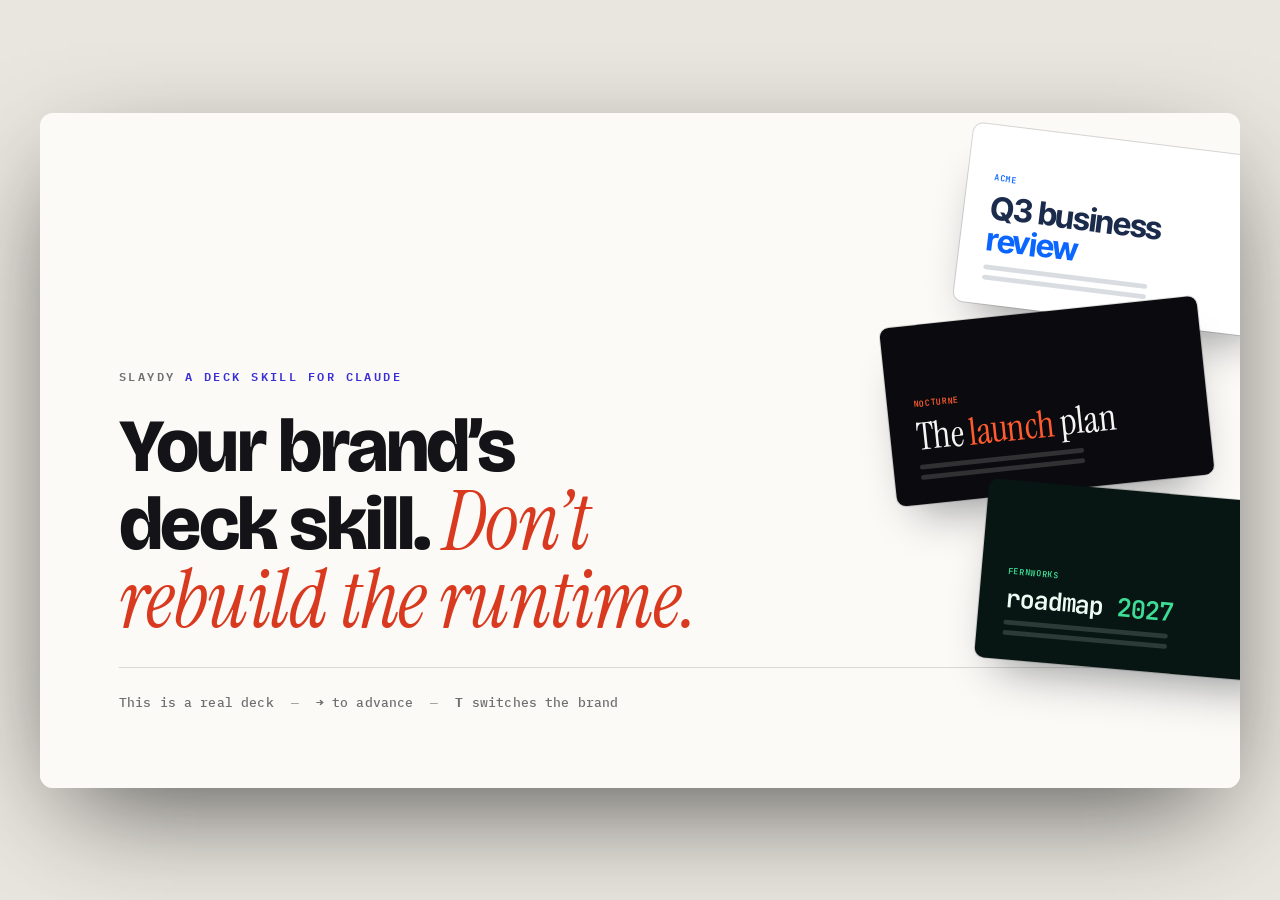
==== commit 7a085aac: "Bring the demo decks within the lint's rules Trims over-budget items and removes typed separators in" ====
--- a/site/demo.html
+++ b/site/demo.html
@@ -122,7 +122,7 @@
       <div class="mini m3"><b>Fernworks</b><span>roadmap <em>2027</em></span><i></i></div>
     </figure>
     <p class="eyebrow"><b>slaydy</b> A deck skill for Claude</p>
-    <h1 class="display">Make your brand’s deck skill. <strong>Don’t rebuild the runtime.</strong></h1>
+    <h1 class="display">Your brand’s deck skill. <strong>Don’t rebuild the runtime.</strong></h1>
     <div class="meta">
       <span>This is a real deck</span>
       <span><b>→</b> to advance</span>
@@ -187,7 +187,7 @@
       <li>Paste an image, drag it into place, resize it from the corners.</li>
       <li>Add, duplicate and reorder slides.</li>
       <li>⌘Z undoes all of it, slide operations included.</li>
-      <li>Save back into the deck's own folder, and it autosaves.</li>
+      <li>Download a copy, and your edits travel in one file.</li>
     </ul>
     <aside class="notes">
       <p>Stop talking and press E. Rewrite the headline live, then undo it with ⌘Z so they see nothing is risky. Saving writes into the deck's folder, which is what Claude reads on the next pass.</p>
@@ -302,7 +302,7 @@
     </div>
     <ul>
       <li>Tokens set colours, typefaces, radius and the wash. Most brands stop here.</li>
-      <li>A theme is a full stylesheet. This deck’s serif emphasis is six lines of it.</li>
+      <li>A theme is a full stylesheet. This deck’s serif emphasis is six lines.</li>
       <li>Add your own layouts, and Claude generates and revises them like the stock ones.</li>
       <li>Scripts hook into the runtime for graphics and behaviour, like the last slide.</li>
       <li>A voice file tells Claude how the brand writes and what it never uses.</li>
@@ -336,8 +336,8 @@
       </div>
       <div class="step">
         <p class="caption">Use</p>
-        <h3 class="h3">Ask for a deck</h3>
-        <p class="body">Make me a deck. It comes out in Acme.</p>
+        <h3 class="h3">Request a deck</h3>
+        <p class="body">Make me a deck. It arrives in Acme.</p>
       </div>
     </div>
     <aside class="notes">
--- a/runtime.css
+++ b/runtime.css
@@ -1161,10 +1161,13 @@
 .tb-btn.is-disabled { opacity: .35; pointer-events: none; }
 .tb-btn.primary { background: var(--accent); color: var(--accent-fg); }
 .tb-btn.primary .icon { stroke: var(--accent-fg); }
-.tb-btn.is-status { cursor: default; color: rgba(246, 245, 243, .55); }
-.tb-btn.is-status:hover { background: none; }
-.tb-btn.is-warn { color: #ffb020; }
-.tb-btn.is-warn .icon { color: #ffb020; }
+/* unsaved changes: a dot on Download copy, never a colour change. --tb-unsaved recolours it */
+.tb-btn.has-unsaved { position: relative; }
+.tb-btn.has-unsaved::after {
+  content: ""; position: absolute; top: 5px; right: 5px;
+  width: 6px; height: 6px; border-radius: 50%;
+  background: var(--tb-unsaved, var(--accent));
+}
 .tb-count {
   font: 500 13px/1 var(--font-mono); font-variant-numeric: tabular-nums;
   min-width: 66px; text-align: center; color: rgba(246, 245, 243, .7);
@@ -1173,7 +1176,7 @@
 
 /* --- narrow viewports: the edit-mode bar is the widest (restart, prev,
    counter, next, sep, add slide, dup, del, sep, options, request change,
-   speaker notes, sep, undo, save, sep, done — ~1010px of buttons+gaps+
+   speaker notes, sep, undo, download, sep, done — ~1010px of buttons+gaps+
    padding at 13px/500 body type). Icon-collapse labelled buttons first;
    tooltips (data-tip) still name every button, so nothing is lost. --- */
 @media (max-width: 1080px) {
@@ -1340,7 +1343,6 @@
 }
 .menu-item:hover, .menu-item:focus-visible { background: rgba(255, 255, 255, .08); outline: none; }
 .menu-item .icon { width: 16px; height: 16px; opacity: .7; }
-.js-save-label { max-width: 190px; overflow: hidden; text-overflow: ellipsis; white-space: nowrap; }
 .menu-item kbd { margin-left: auto; opacity: .45; font: 500 11px/1 var(--font-body); }
 .btn {
   height: 34px; padding: 0 14px; border-radius: 9px; border: 1px solid rgba(255, 255, 255, .14);
